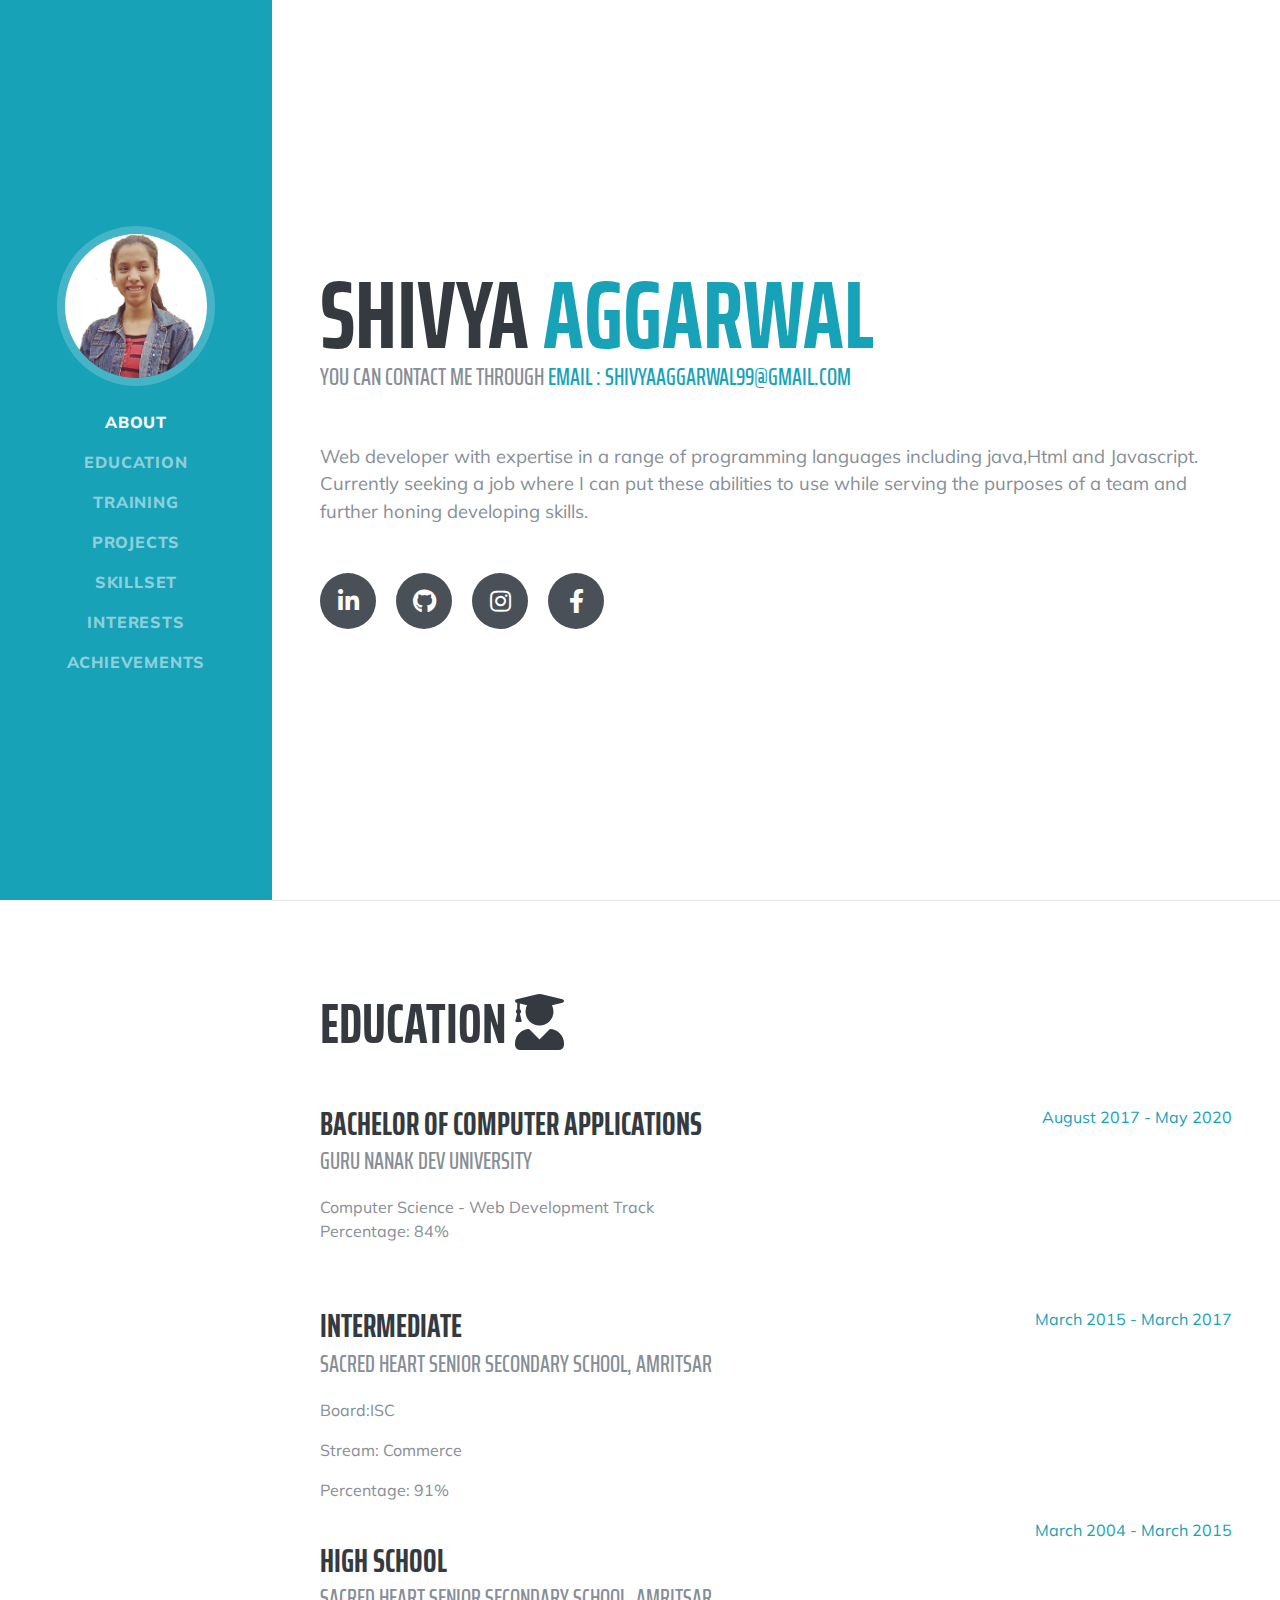
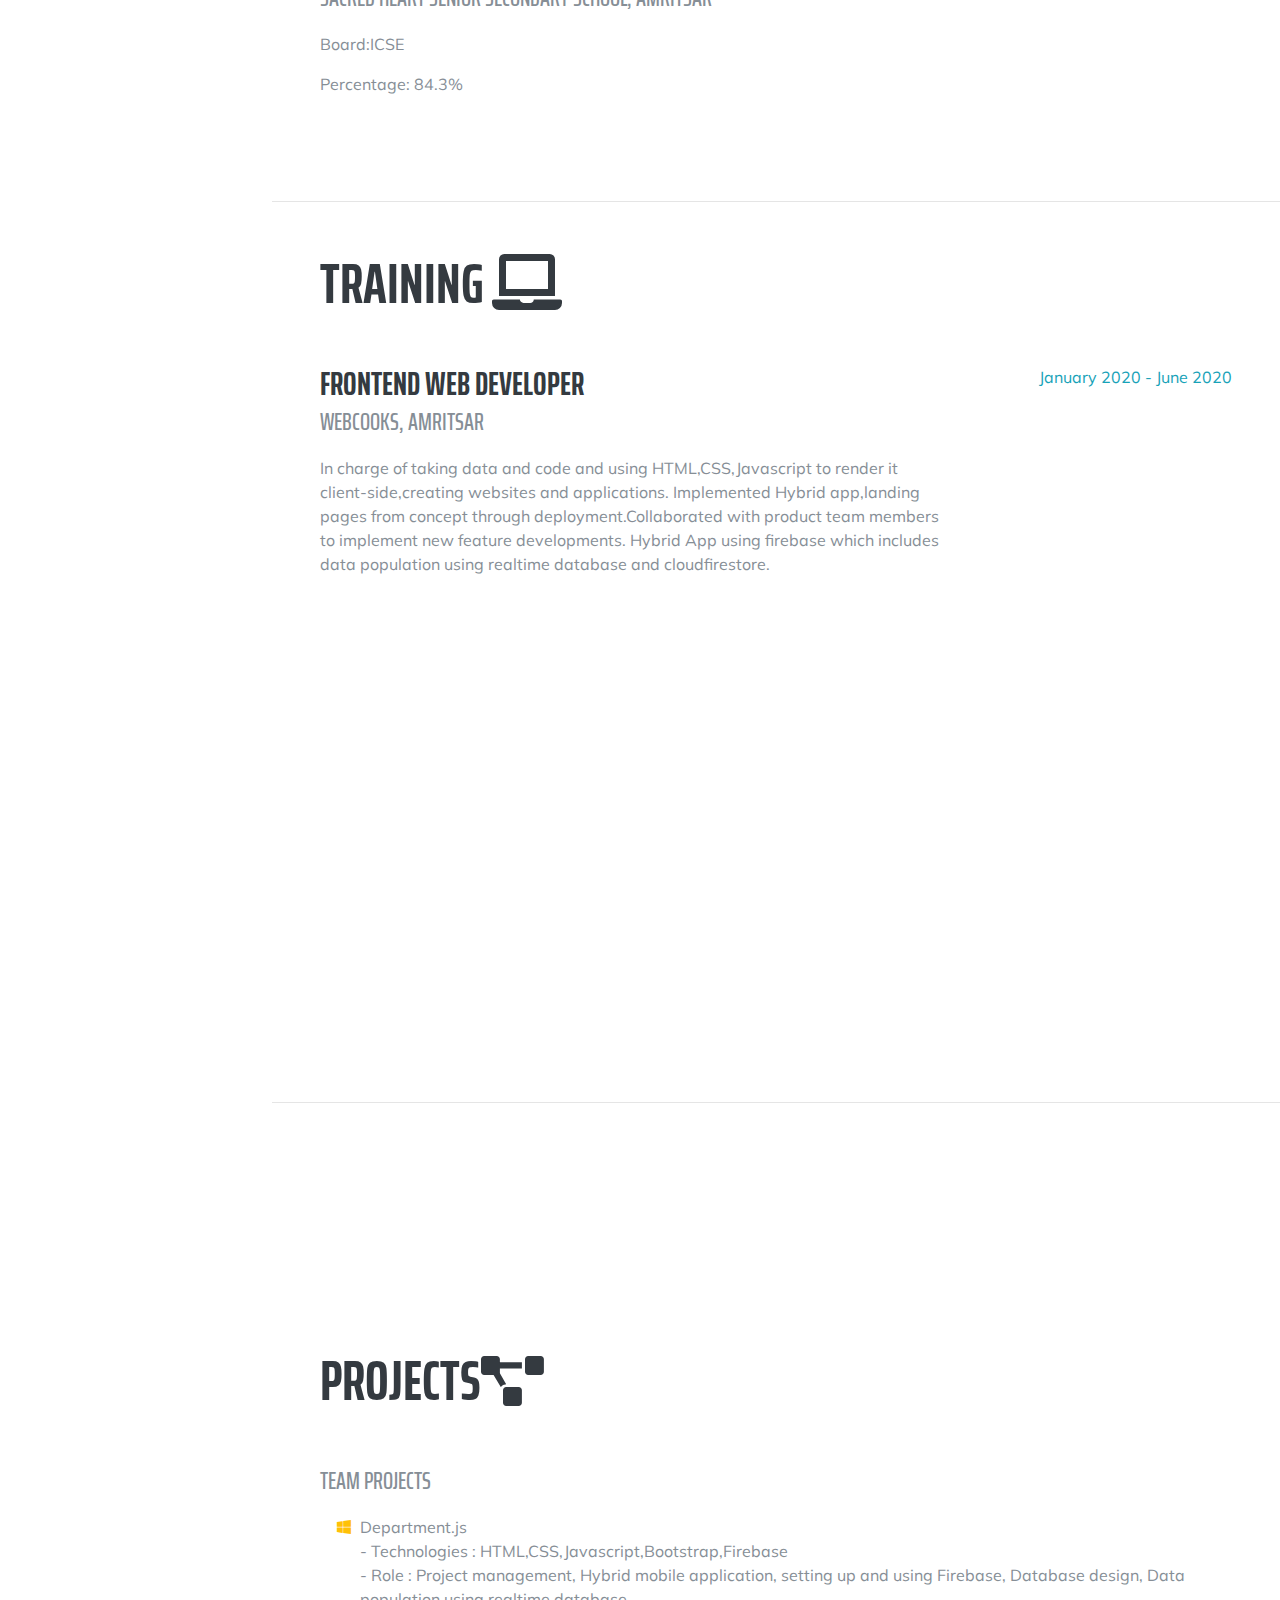
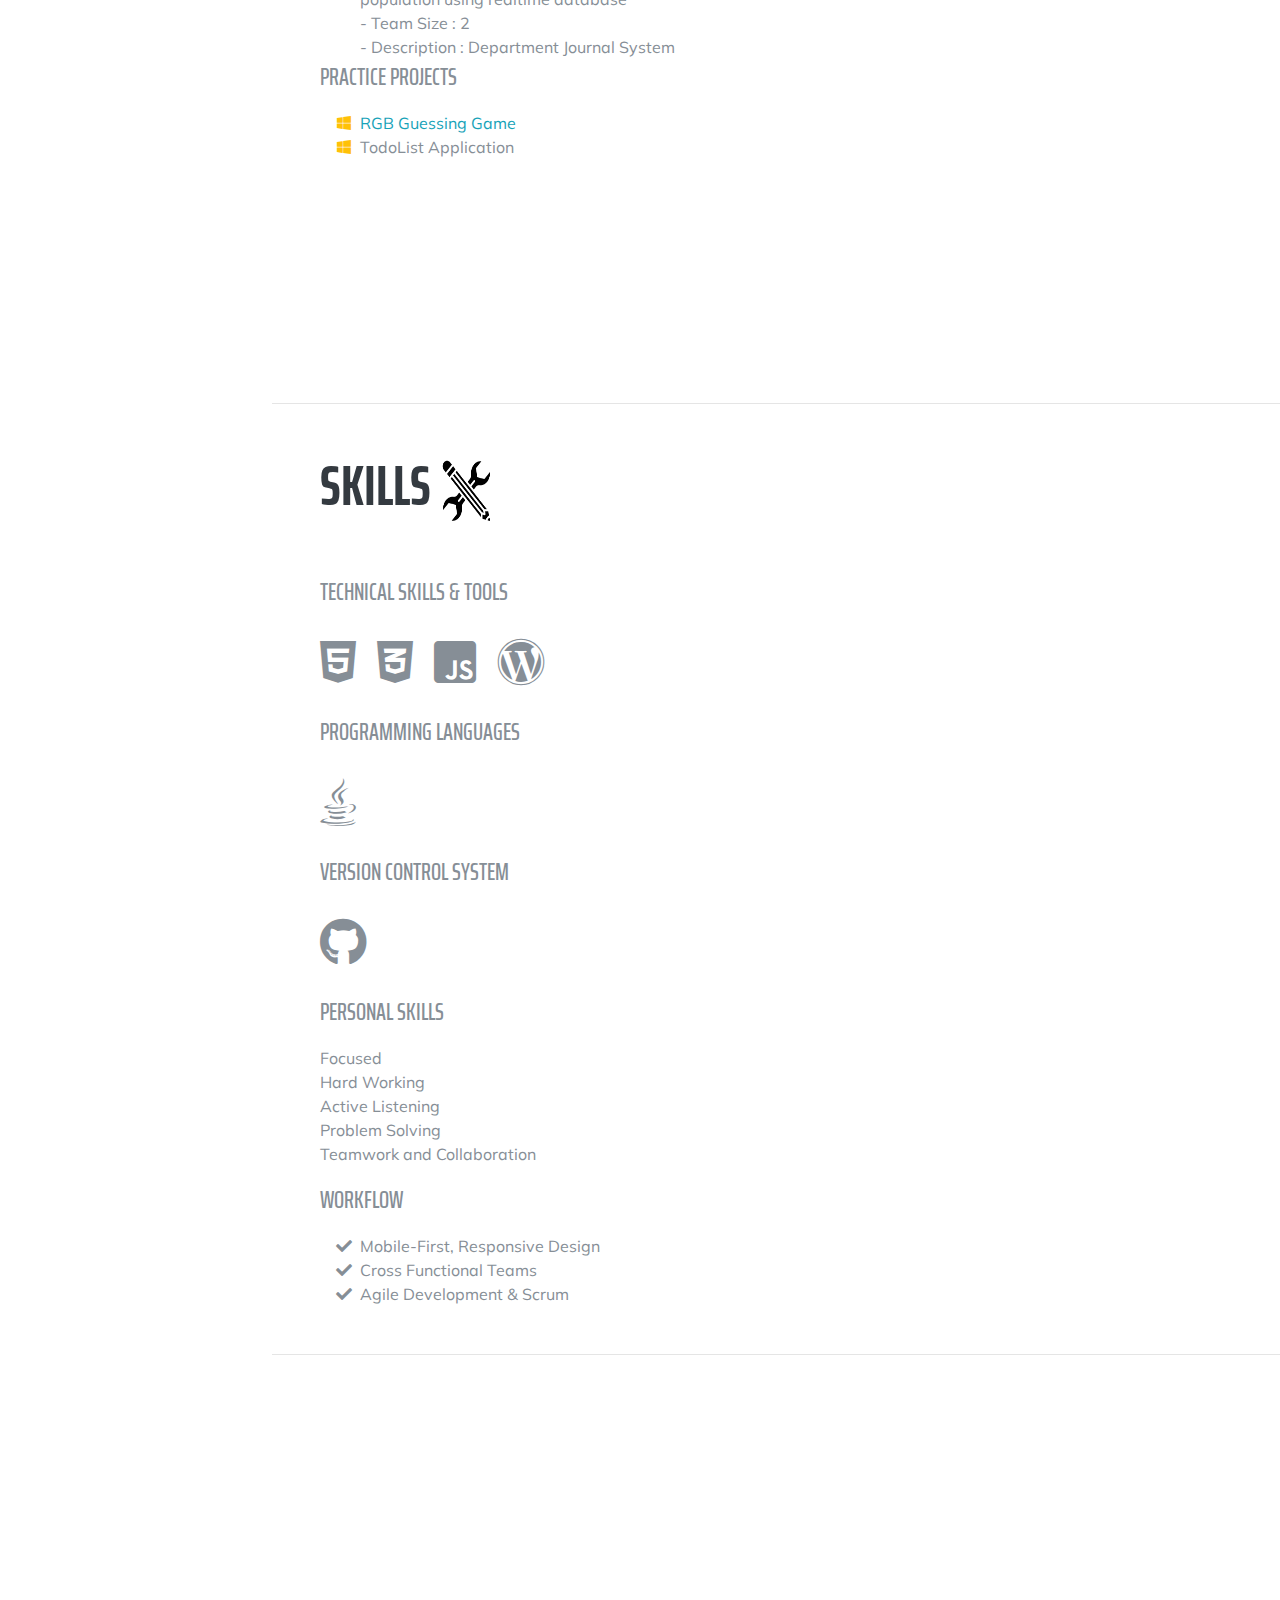
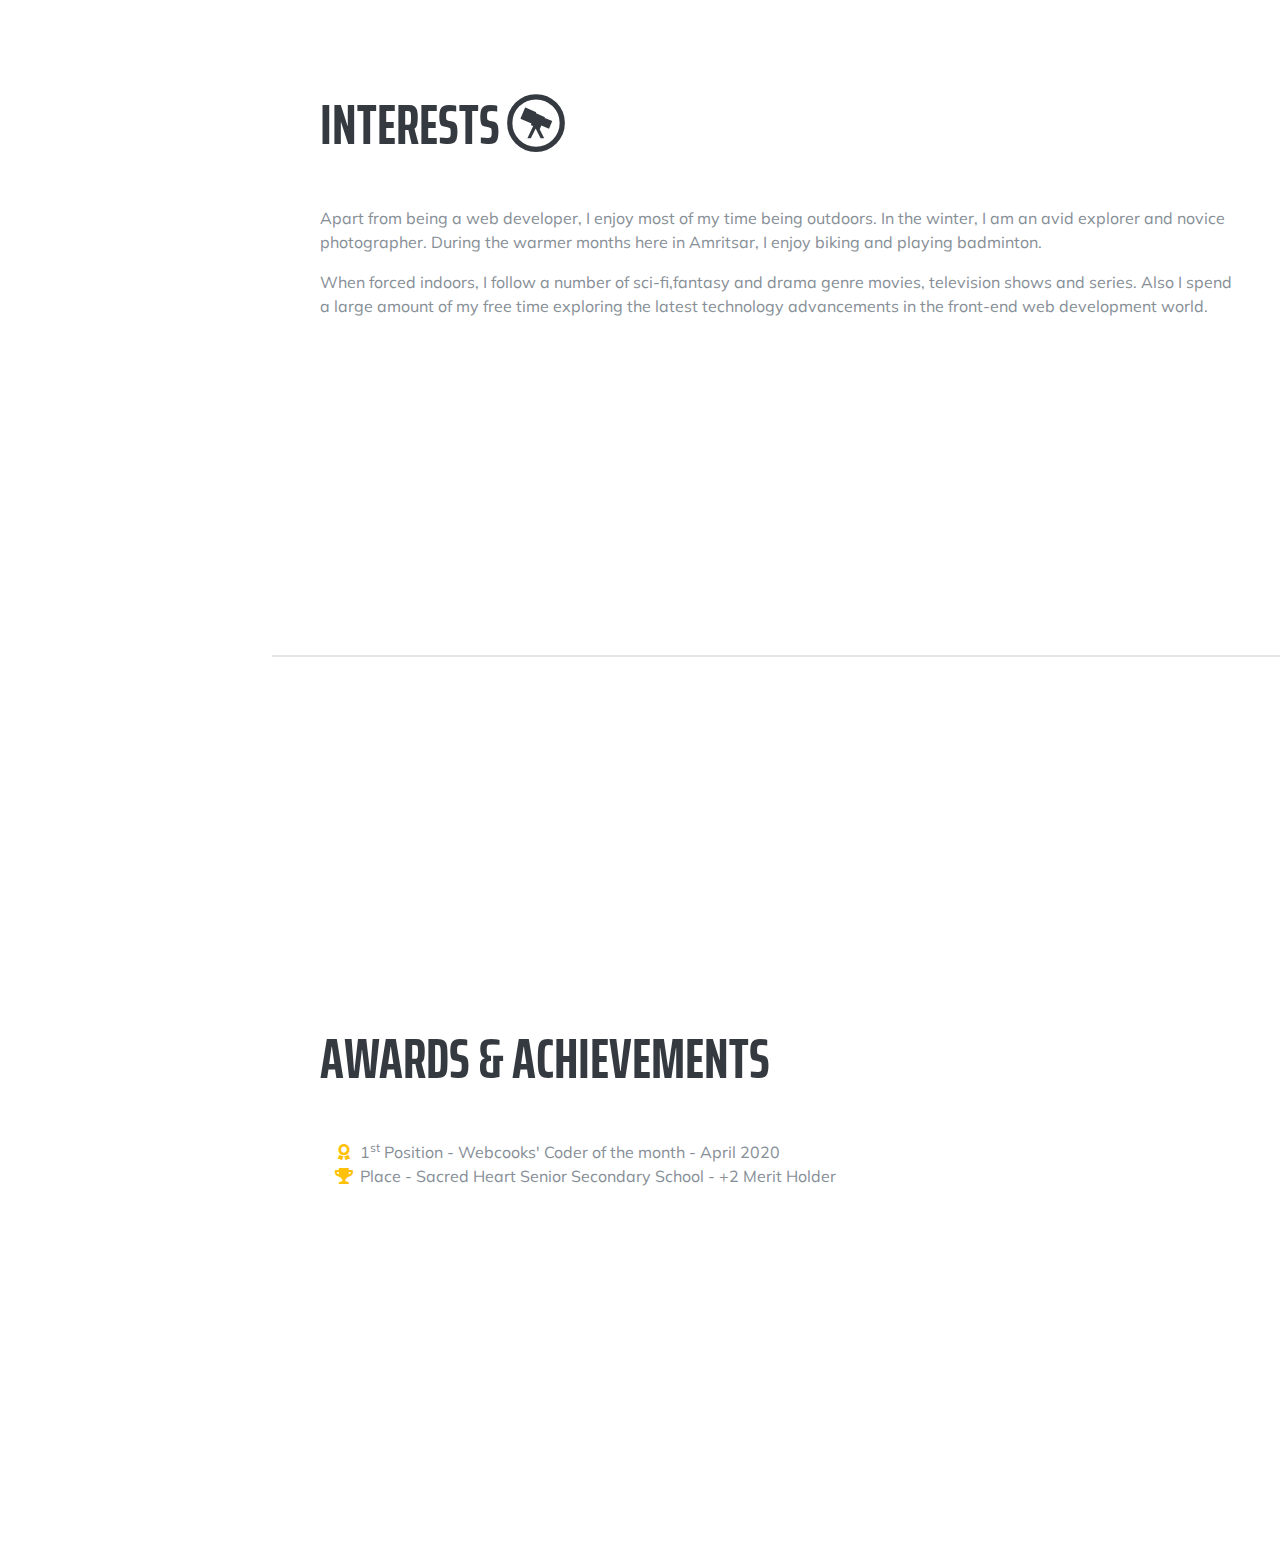
==== index.html @ 41264f7e "updated-portfolio" ====
<!DOCTYPE html>
<html lang="en">
   <head>
      <meta charset="utf-8">
      <meta name="viewport" content="width=device-width, initial-scale=1, shrink-to-fit=no">
      <meta name="description" content="">
      <meta name="author" content="">
      <title>Shivya Aggarwal</title>
      <!-- Bootstrap core CSS -->
      <link href="vendor/bootstrap/css/bootstrap.min.css" rel="stylesheet">
      <!-- Custom fonts for this template -->
      <link href="https://fonts.googleapis.com/css?family=Saira+Extra+Condensed:500,700" rel="stylesheet">
      <link href="https://fonts.googleapis.com/css?family=Muli:400,400i,800,800i" rel="stylesheet">
      <link href="vendor/fontawesome-free/css/all.min.css" rel="stylesheet">
      <!-- Custom styles for this template -->
      <link href="css/resume.css" rel="stylesheet">
   </head>
   <body id="page-top">
      <nav class="navbar navbar-expand-lg navbar-dark bg-primary fixed-top" id="sideNav">
         <a class="navbar-brand js-scroll-trigger" href="#page-top">
         <span class="d-block d-lg-none">Shivya Aggarwal</span>
         <span class="d-none d-lg-block">
         <img class="img-fluid img-profile rounded-circle mx-auto mb-2" src="img/shi1.jpg" alt="">
         </span>
         </a>
         <button class="navbar-toggler" type="button" data-toggle="collapse" data-target="#navbarSupportedContent" aria-controls="navbarSupportedContent" aria-expanded="false" aria-label="Toggle navigation">
         <span class="navbar-toggler-icon"></span>
         </button>
         <div class="collapse navbar-collapse" id="navbarSupportedContent">
            <ul class="navbar-nav">
               <li class="nav-item">
                  <a class="nav-link js-scroll-trigger" href="#about">About</a>
               </li>
               <li class="nav-item">
                  <a class="nav-link js-scroll-trigger" href="#education">Education</a>
               </li>
               <li class="nav-item">
                  <a class="nav-link js-scroll-trigger" href="#training">Training</a>
               </li>
               <li class="nav-item">
                  <a class="nav-link js-scroll-trigger" href="#projects">Projects</a>
               </li>
               <li class="nav-item">
                  <a class="nav-link js-scroll-trigger" href="#skills">SkillSet</a>
               </li>
               <li class="nav-item">
                  <a class="nav-link js-scroll-trigger" href="#interests">Interests</a>
               </li>
                <li class="nav-item">
                  <a class="nav-link js-scroll-trigger" href="#certificates">Achievements</a>
                </li>
            </ul>
         </div>
      </nav>
      <div class="container-fluid p-0">
         <section class="resume-section p-3 p-lg-5 d-flex align-items-center" id="about">
            <div class="w-100">
               <h1 class="mb-0">Shivya
                  <span class="text-primary">Aggarwal</span>
               </h1>
               <div class="subheading mb-5">You can contact me through 
               	<!-- whatsapp: <a href="https://wa.me/919646612232"?text="">9646612232</a> <br> -->
                  <a href="mailto:shivyaaggarwal99@gmail.com">Email : shivyaaggarwal99@gmail.com</a>
               </div>
               <p class="lead mb-5">Web developer with  expertise in a range of programming languages including java,Html and Javascript. Currently seeking a job where I can put these abilities to use while serving the purposes of a team and further honing developing skills.</p>
               <div class="social-icons">
                  <a href="https://www.linkedin.com/in/shivya-aggarwal-9086a7182/">
                  <i class="fab fa-linkedin-in"></i>
                  </a>
                  <a href="https://github.com/shivyaaggarwal07">
                  <i class="fab fa-github"></i>
                  </a>
                  <a href="https://instagram.com/shivya_aggarwal">
                  <i class="fab fa-instagram"></i>
                  </a>
                  <a href="#">
                  <i class="fab fa-facebook-f"></i>
                  </a>
               </div>
            </div>
         </section>
         <hr class="m-0">
         <section class="resume-section p-3 p-lg-5 d-flex align-items-center" id="education">
            <div class="w-100">
               <h2 class="mb-5">Education <i class="fas fa-user-graduate"></i></h2>
               <div class="resume-item d-flex flex-column flex-md-row justify-content-between mb-5">
                  <div class="resume-content">
                     <h3 class="mb-0">Bachelor of Computer Applications</h3>
                     <div class="subheading mb-3">Guru Nanak Dev University</div>
                     <div>Computer Science - Web Development Track</div>
                     <p>Percentage: 84%</p>
                  </div>
                  <div class="resume-date text-md-right">
                     <span class="text-primary">August 2017 - May 2020</span>
                  </div>
               </div>
               <div class="resume-item d-flex flex-column flex-md-row justify-content-between">
                  <div class="resume-content">
                     <h3 class="mb-0">Intermediate</h3>
                     <!-- <div class="subheading mb-3">Intermediate</div> -->
                     <div class="subheading mb-3">Sacred Heart Senior Secondary School, Amritsar</div>
                     <p>Board:ISC</p>
                     <p>Stream: Commerce</p>
                     <p>Percentage: 91%</p>
                  </div>
                  <div class="resume-date text-md-right">
                     <span class="text-primary">March 2015  - March 2017</span>
                  </div>
               </div>
                           <div class="resume-date text-md-right">
                     <span class="text-primary">March 2004 - March 2015</span>
                  </div>
                                 <div class="resume-content">
                                   <h3 class="mb-0">High School</h3>
                     <div class="subheading mb-3">Sacred Heart Senior Secondary School, Amritsar</div>
                     <p>Board:ICSE</p>
                     <p>Percentage: 84.3%</p>
            </div>
         </section>
         <hr class="m-0">
         <section class="resume-section p-3 p-lg-5 d-flex justify-content-center" id="training">
            <div class="w-100">
               <h2 class="mb-5">Training <i class="fas fa-laptop"></i></h2>
               <div class="resume-item d-flex flex-column flex-md-row justify-content-between mb-5">
                  <div class="resume-content">
                     <h3 class="mb-0"> Frontend Web Developer</h3>
                     <div class="subheading mb-3">Webcooks, Amritsar</div>
                     <p>In charge of taking data and code and using HTML,CSS,Javascript to render it client-side,creating websites and applications.
                        Implemented Hybrid app,landing pages from concept through deployment.Collaborated with product team members to implement new feature developments. Hybrid App using firebase which includes data population using realtime database and cloudfirestore.
                     </p>
                  </div>
                  <div class="resume-date text-md-right">
                     <span class="text-primary">January 2020 - June 2020</span>
                  </div>
               </div>
                                
            </div>
         </section>
         <hr class="m-0">
         <section class="resume-section p-3 p-lg-5 d-flex align-items-center" id="projects">
            <div class="w-100">
               <h2 class="mb-5">Projects<i class="fas fa-project-diagram" style="font-size:90%"></i></h2>
               <div class="subheading mb-3">Team Projects</div>
               <ul class="fa-ul mb-0">
                  <li>
                     <i class="fa-li fab fa-windows text-warning"></i>
                     Department.js<br>- Technologies : HTML,CSS,Javascript,Bootstrap,Firebase<br>- Role : Project management, Hybrid mobile application, setting up and using Firebase, Database design, Data population using realtime database<br>- Team Size : 2<br>- Description : Department Journal System
                  </li>
               </ul>
               <div class="subheading mb-3">Practice Projects</div>
               <ul class="fa-ul mb-0">
                  <li>
                     <i class="fa-li fab fa-windows text-warning"></i>
                     <a href="RGBGuessingGame.html">RGB Guessing Game</a>
                  </li>
                  <li>
                     <i class="fa-li fab fa-windows text-warning"></i>
                     TodoList Application
                  </li>
               </ul>
             </div>
           </section>
         <hr class="m-0">
         <section class="resume-section p-3 p-lg-5 d-flex align-items-center" id="skills">
            <div class="w-100">
               <h2 class="mb-5">Skills <img src="img/skills.png" style="width:6%;height:70px"></h2>
               <div class="subheading mb-3">Technical Skills &amp; Tools</div>
               <ul class="list-inline dev-icons">
                  <li class="list-inline-item">
                     <i class="fab fa-html5"></i>
                  </li>
                  <li class="list-inline-item">
                     <i class="fab fa-css3-alt"></i>
                  </li>
                  <li class="list-inline-item">
                     <i class="fab fa-js-square"></i>
                  </li>
<!--                   <li class="list-inline-item">
                     <i class="fab fa-node-js"></i>
                  </li> -->
                  <li class="list-inline-item">
                     <i class="fab fa-wordpress"></i>
                  </li>
<!--                   <li class="list-inline-item">
                     <i class="fab fa-npm"></i>
                  </li> -->
               </ul>
               <div class="subheading mb-3">Programming Languages</div>
               <ul class="list-inline dev-icons">
                  <li class="list-inline-item">
                    <i class="fab fa-java"></i>
                  </li>
                </ul>
               <div class="subheading mb-3">Version Control System</div>
                <ul class="list-inline dev-icons">
                  <li class="list-inline-item">
                     <i class="fab fa-github"></i>
                  </li>
                </ul>
               <div class="subheading mb-3">Personal Skills</div>
               <ul class="list-inline">
                  <li>Focused</li>
                  <li>Hard Working</li>
                  <li>Active Listening</li>
                  <li>Problem Solving</li>
                  <li>Teamwork and Collaboration</li>
               </ul>
               <div class="subheading mb-3">Workflow</div>
               <ul class="fa-ul mb-0">
                  <li>
                     <i class="fa-li fa fa-check"></i>
                     Mobile-First, Responsive Design
                  </li>
                  <!-- <li>
                     <i class="fa-li fa fa-check"></i>
                     Cross Browser Testing &amp; Debugging
                  </li> -->
                  <li>
                     <i class="fa-li fa fa-check"></i>
                     Cross Functional Teams
                  </li>
                  <li>
                     <i class="fa-li fa fa-check"></i>
                     Agile Development &amp; Scrum
                  </li>
               </ul>
            </div>
         </section>
         <hr class="m-0">
         <section class="resume-section p-3 p-lg-5 d-flex align-items-center" id="interests">
            <div class="w-100">
               <h2 class="mb-5">Interests <i class="fab fa-wpexplorer"></i></h2>
               <p>Apart from being a web developer, I enjoy most of my time being outdoors. In the winter, I am an avid explorer and novice photographer. During the warmer months here in Amritsar, I enjoy biking and playing badminton.</p>
               <p class="mb-0">When forced indoors, I follow a number of sci-fi,fantasy and drama genre movies, television shows and series. Also I spend a large amount of my free time exploring the latest technology advancements in the front-end web development world.</p>
            </div>
         </section>
         <hr class="m-0">
           <hr class="m-0">
          <section class="resume-section p-3 p-lg-5 d-flex align-items-center" id="certificates">
            <div class="w-100">
               <h2 class="mb-5">Awards &amp; Achievements</h2>
               <ul class="fa-ul mb-0">
                  <li>
                     <i class="fa-li fas fa-award text-warning"></i>
                     1<sup>st</sup>
                     Position - Webcooks' Coder of the month - April 2020
                  </li>
                  <li>
                     <i class="fa-li fa fa-trophy text-warning"></i>
                     Place - Sacred Heart Senior Secondary School - +2 Merit Holder
                  </li>
               </ul>
            </div>
         </section>
      </div>
      <!-- Bootstrap core JavaScript -->
      <script src="vendor/jquery/jquery.min.js"></script>
      <script src="vendor/bootstrap/js/bootstrap.bundle.min.js"></script>
      <!-- Plugin JavaScript -->
      <script src="vendor/jquery-easing/jquery.easing.min.js"></script>
      <!-- Custom scripts for this template -->
      <script src="js/resume.js"></script>
   </body>
</html>
---- css/resume.css ----
body {
  font-family: 'Muli', -apple-system, BlinkMacSystemFont, 'Segoe UI', Roboto, 'Helvetica Neue', Arial, sans-serif, 'Apple Color Emoji', 'Segoe UI Emoji', 'Segoe UI Symbol', 'Noto Color Emoji';
  padding-top: 54px;
  color: #868e96;
}

@media (min-width: 992px) {
  body {
    padding-top: 0;
    padding-left: 17rem;
  }
}

h1,
h2,
h3,
h4,
h5,
h6 {
  font-family: 'Saira Extra Condensed', -apple-system, BlinkMacSystemFont, 'Segoe UI', Roboto, 'Helvetica Neue', Arial, sans-serif, 'Apple Color Emoji', 'Segoe UI Emoji', 'Segoe UI Symbol', 'Noto Color Emoji';
  font-weight: 700;
  text-transform: uppercase;
  color: #343a40;
}

h1 {
  font-size: 6rem;
  line-height: 5.5rem;
}

h2 {
  font-size: 3.5rem;
}

h3 {
  font-size: 2rem;
}

p.lead {
  font-size: 1.15rem;
  font-weight: 400;
}

.subheading {
  text-transform: uppercase;
  font-weight: 500;
  font-family: 'Saira Extra Condensed', -apple-system, BlinkMacSystemFont, 'Segoe UI', Roboto, 'Helvetica Neue', Arial, sans-serif, 'Apple Color Emoji', 'Segoe UI Emoji', 'Segoe UI Symbol', 'Noto Color Emoji';
  font-size: 1.5rem;
}

.social-icons a {
  display: inline-block;
  height: 3.5rem;
  width: 3.5rem;
  background-color: #495057;
  color: #fff !important;
  border-radius: 100%;
  text-align: center;
  font-size: 1.5rem;
  line-height: 3.5rem;
  margin-right: 1rem;
}

.social-icons a:last-child {
  margin-right: 0;
}

.social-icons a:hover {
  background-color: #17a2b8;
}

.dev-icons {
  font-size: 3rem;
}

.dev-icons .list-inline-item i:hover {
  color: #17a2b8;
}

#sideNav .navbar-nav .nav-item .nav-link {
  font-weight: 800;
  letter-spacing: 0.05rem;
  text-transform: uppercase;
}

#sideNav .navbar-toggler:focus {
  outline-color: #d48a6e;
}

@media (min-width: 992px) {
  #sideNav {
    text-align: center;
    position: fixed;
    top: 0;
    left: 0;
    display: flex;
    flex-direction: column;
    width: 17rem;
    height: 100vh;
  }
  #sideNav .navbar-brand {
    display: flex;
    margin: auto auto 0;
    padding: 0.5rem;
  }
  #sideNav .navbar-brand .img-profile {
    max-width: 10rem;
    max-height: 10rem;
    border: 0.5rem solid rgba(255, 255, 255, 0.2);
  }
  #sideNav .navbar-collapse {
    display: flex;
    align-items: flex-start;
    flex-grow: 0;
    width: 100%;
    margin-bottom: auto;
  }
  #sideNav .navbar-collapse .navbar-nav {
    flex-direction: column;
    width: 100%;
  }
  #sideNav .navbar-collapse .navbar-nav .nav-item {
    display: block;
  }
  #sideNav .navbar-collapse .navbar-nav .nav-item .nav-link {
    display: block;
  }
}

section.resume-section {
  padding-top: 5rem !important;
  padding-bottom: 5rem !important;
  max-width: 75rem;
}

section.resume-section .resume-item .resume-date {
  min-width: none;
}

@media (min-width: 768px) {
  section.resume-section {
    min-height: 100vh;
  }
  section.resume-section .resume-item .resume-date {
    min-width: 18rem;
  }
}

@media (min-width: 992px) {
  section.resume-section {
    padding-top: 3rem !important;
    padding-bottom: 3rem !important;
  }
}

.bg-primary {
  background-color: #17a2b8 !important;
}

.text-primary {
  color: #17a2b8 !important;
}

a {
  color: #17a2b8;
}

a:hover, a:focus, a:active {
  color: #824027;
}
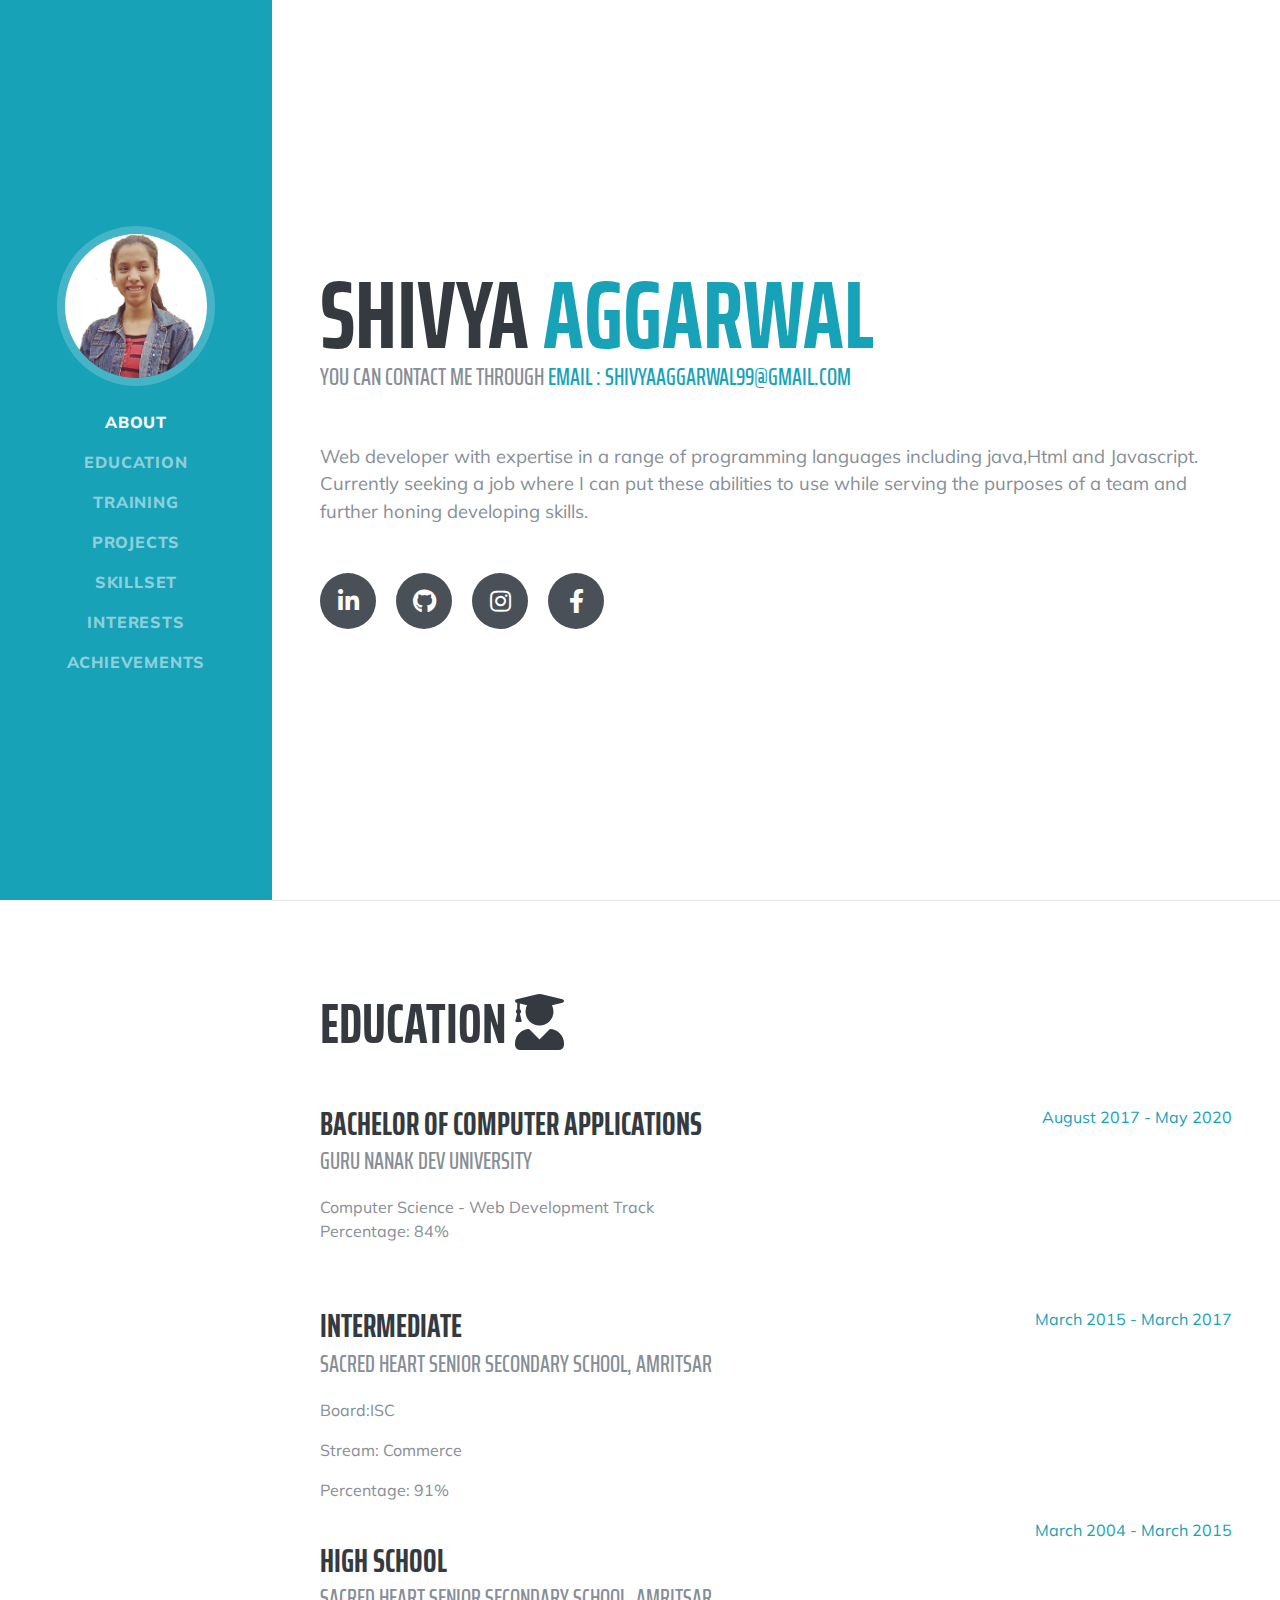
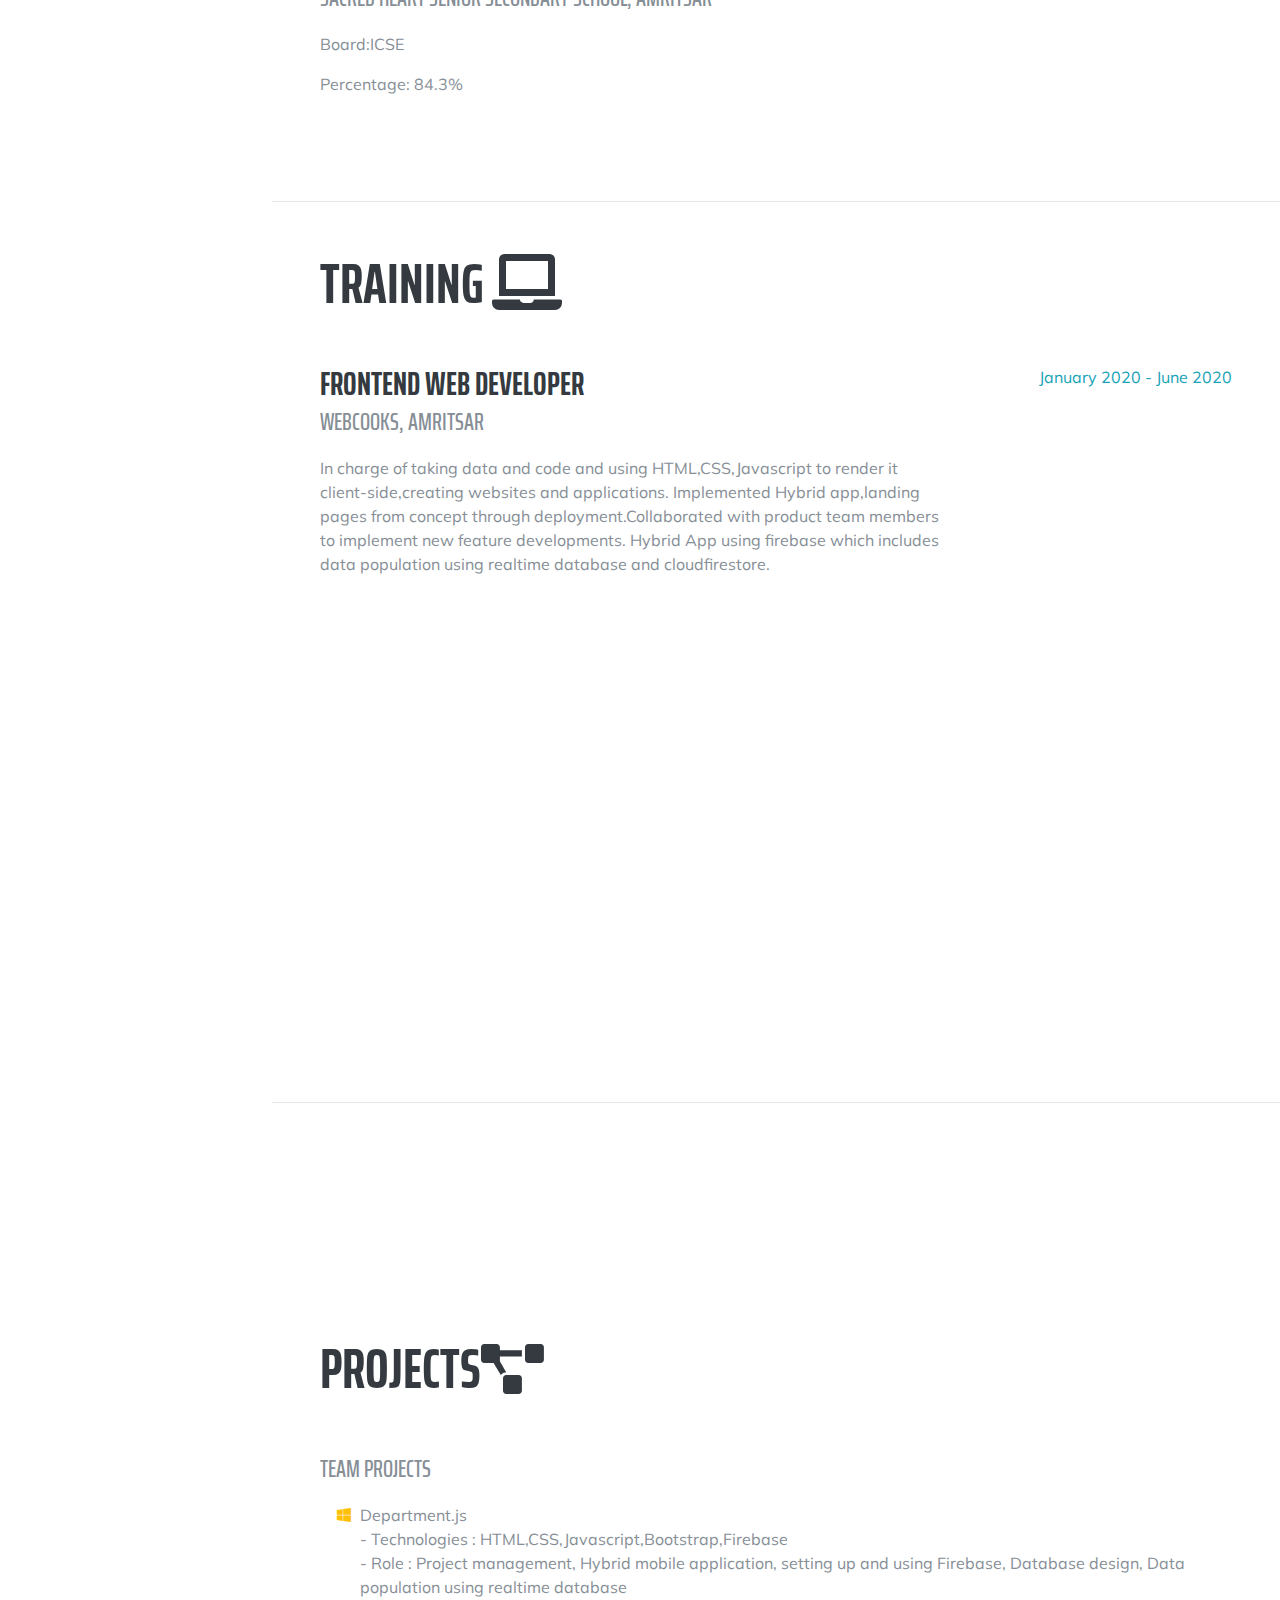
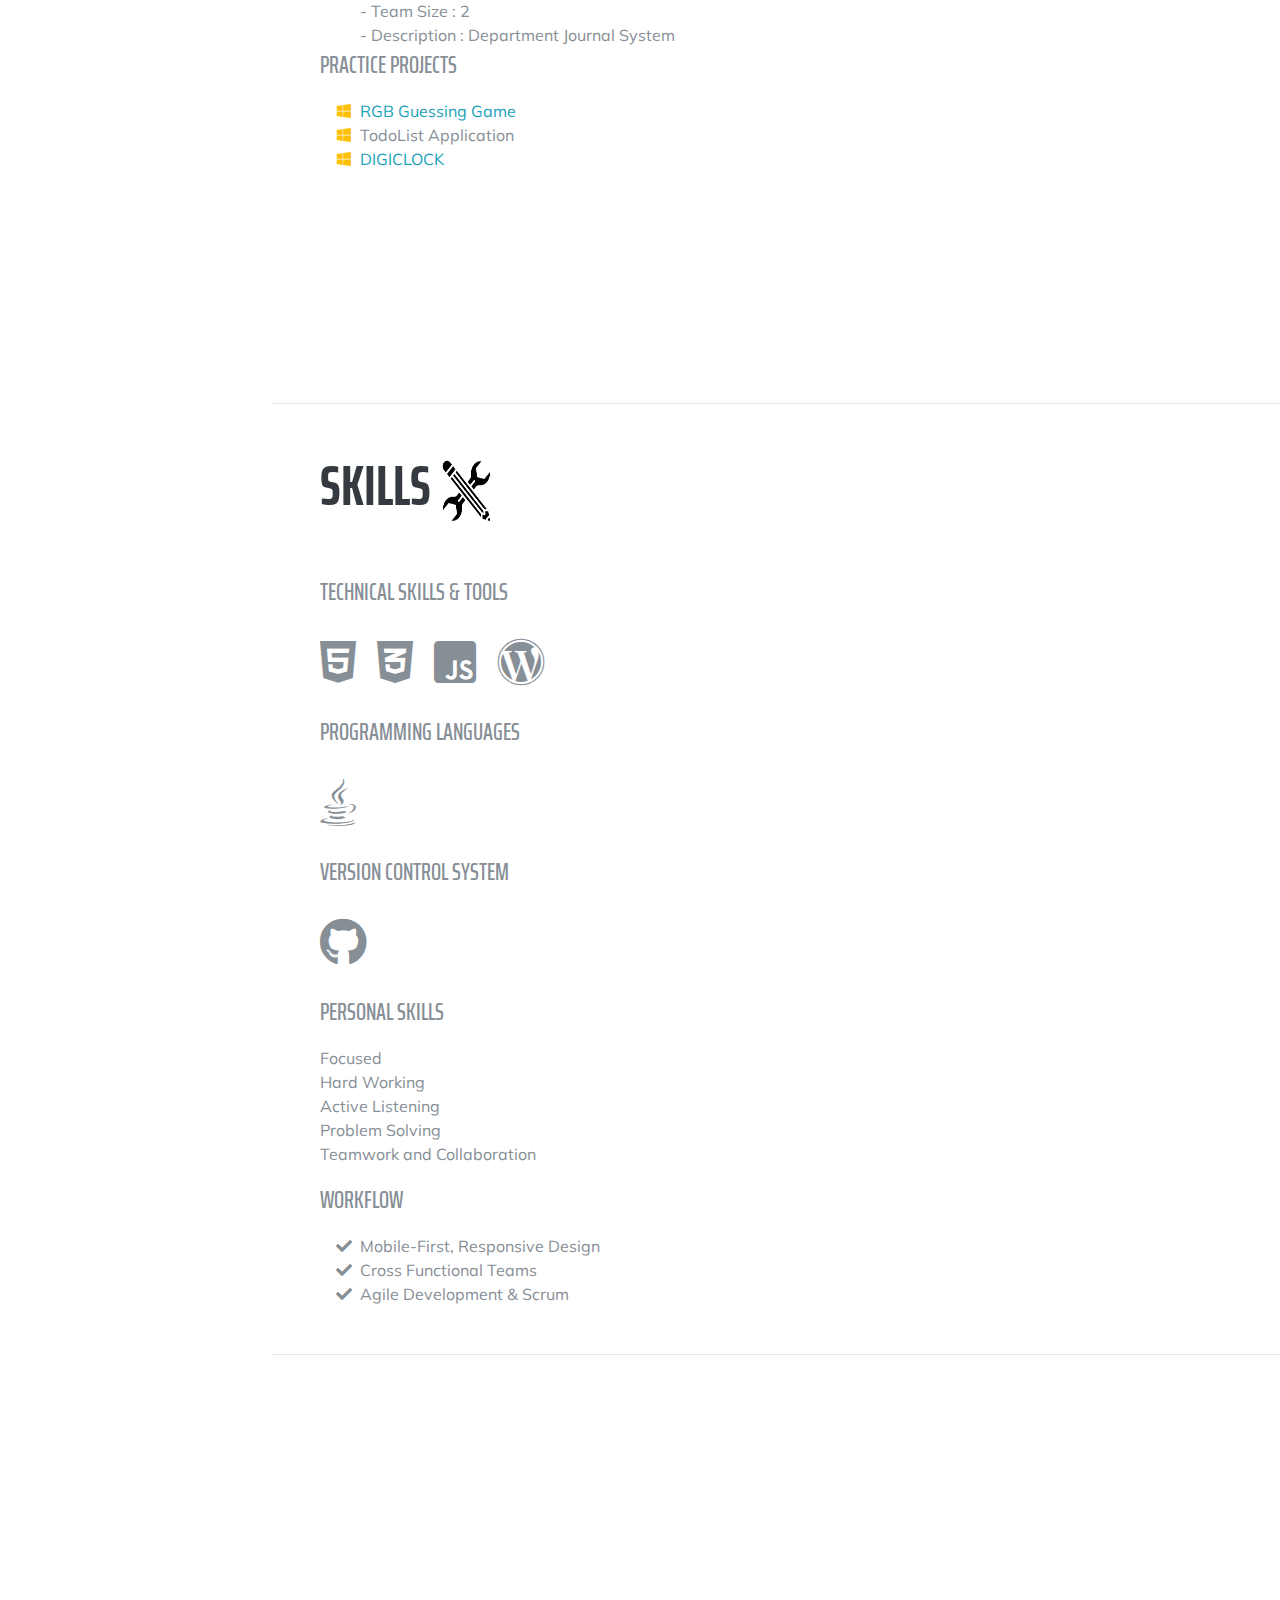
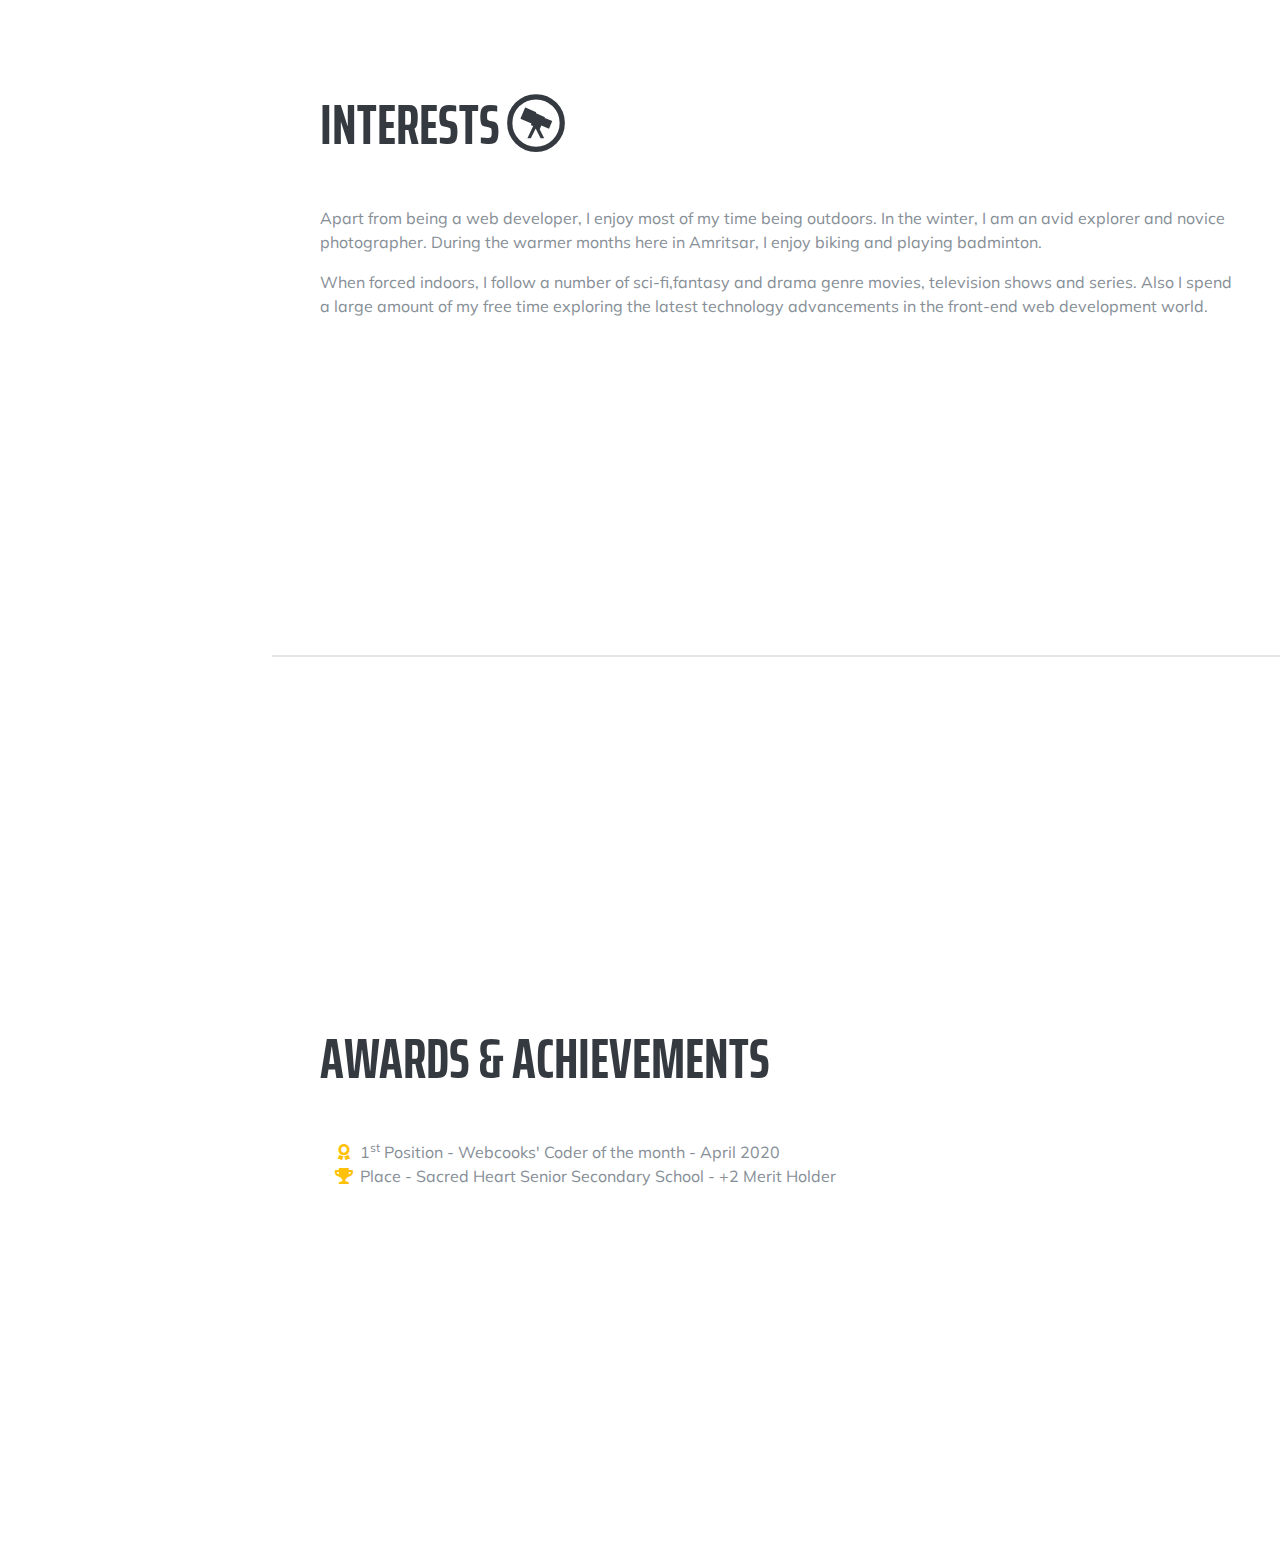
==== commit 0baae10a: "updated-portfolio" ====
--- a/index.html
+++ b/index.html
@@ -151,11 +151,17 @@
                <ul class="fa-ul mb-0">
                   <li>
                      <i class="fa-li fab fa-windows text-warning"></i>
-                     <a href="RGBGuessingGame.html">RGB Guessing Game</a>
+                     <a href="../Mini-Projects/RGBGuessingGame.html">RGB Guessing Game</a>
                   </li>
                   <li>
                      <i class="fa-li fab fa-windows text-warning"></i>
                      TodoList Application
+                  </li>
+                   <li>
+                     <i class="fa-li fab fa-windows text-warning"></i>
+                     <a href="../Mini-Projects/digitalclock/clock.html">
+                     DIGICLOCK
+                 </a>
                   </li>
                </ul>
              </div>
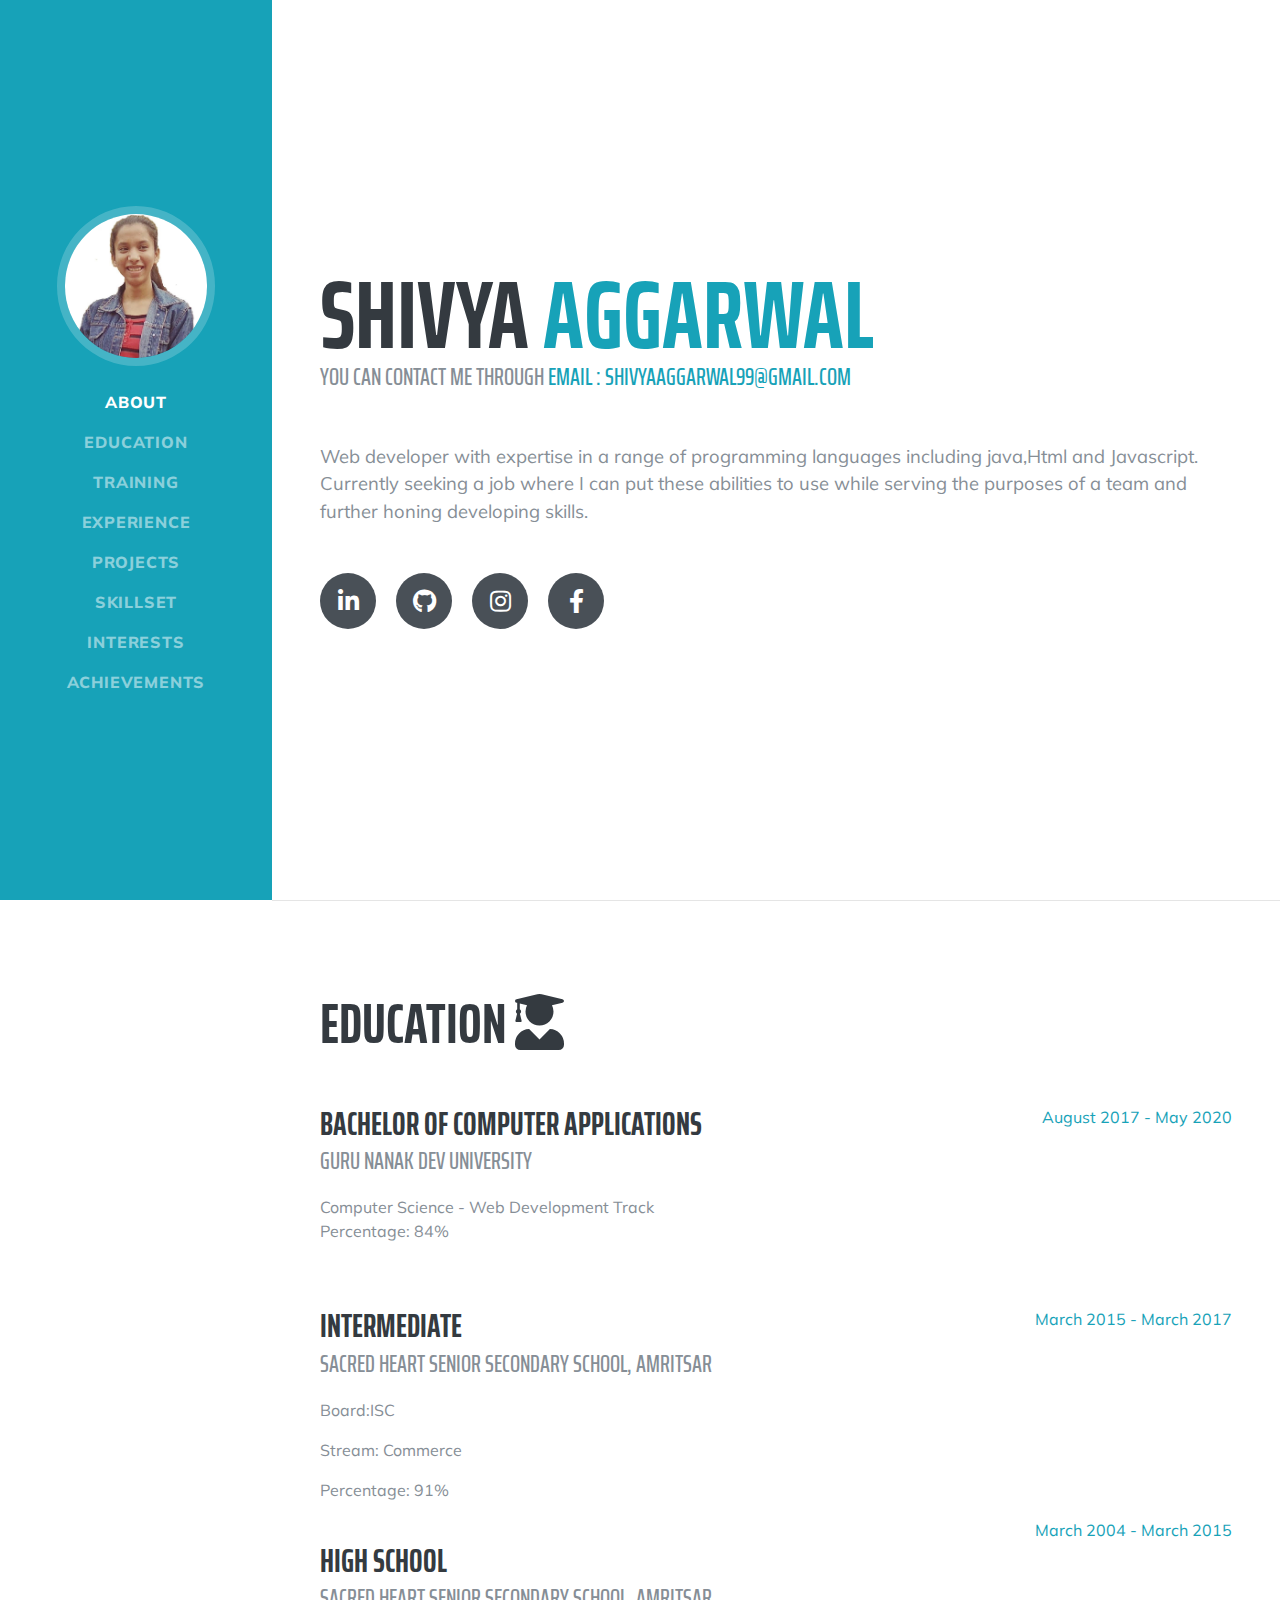
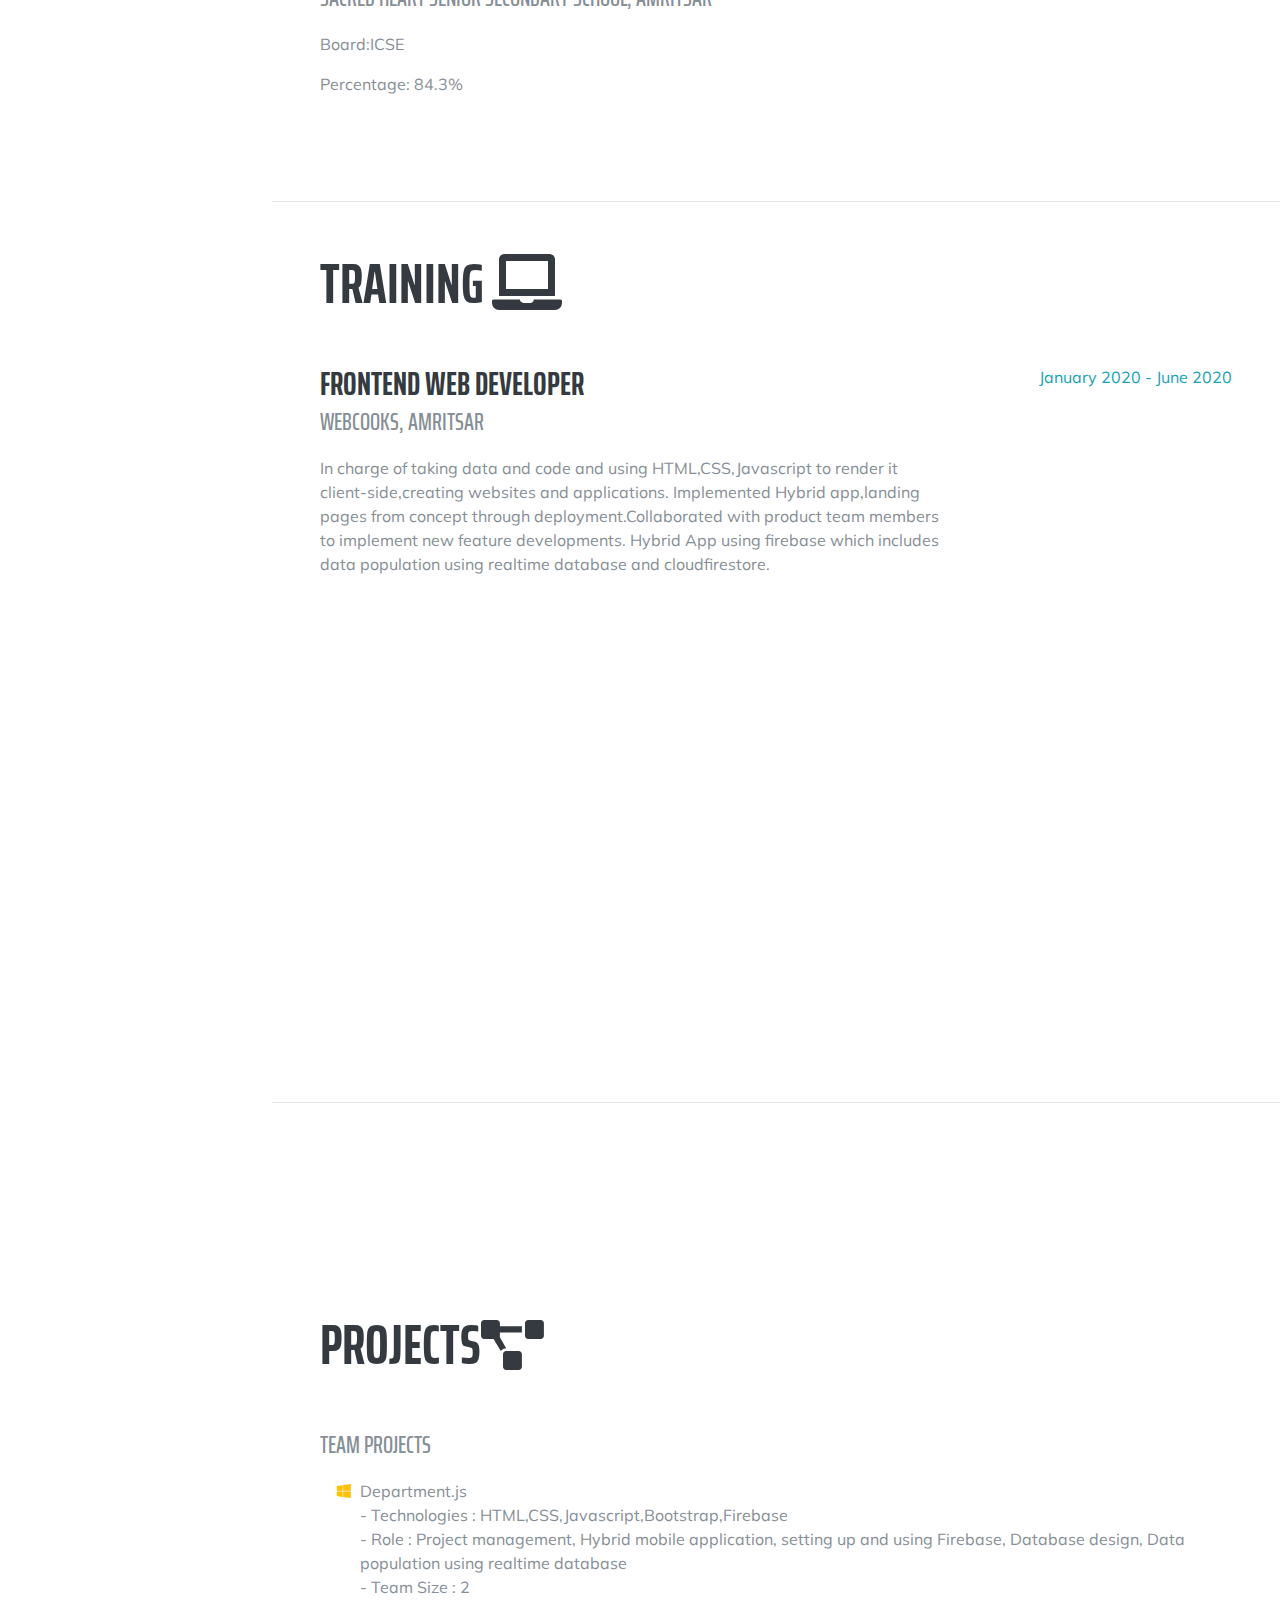
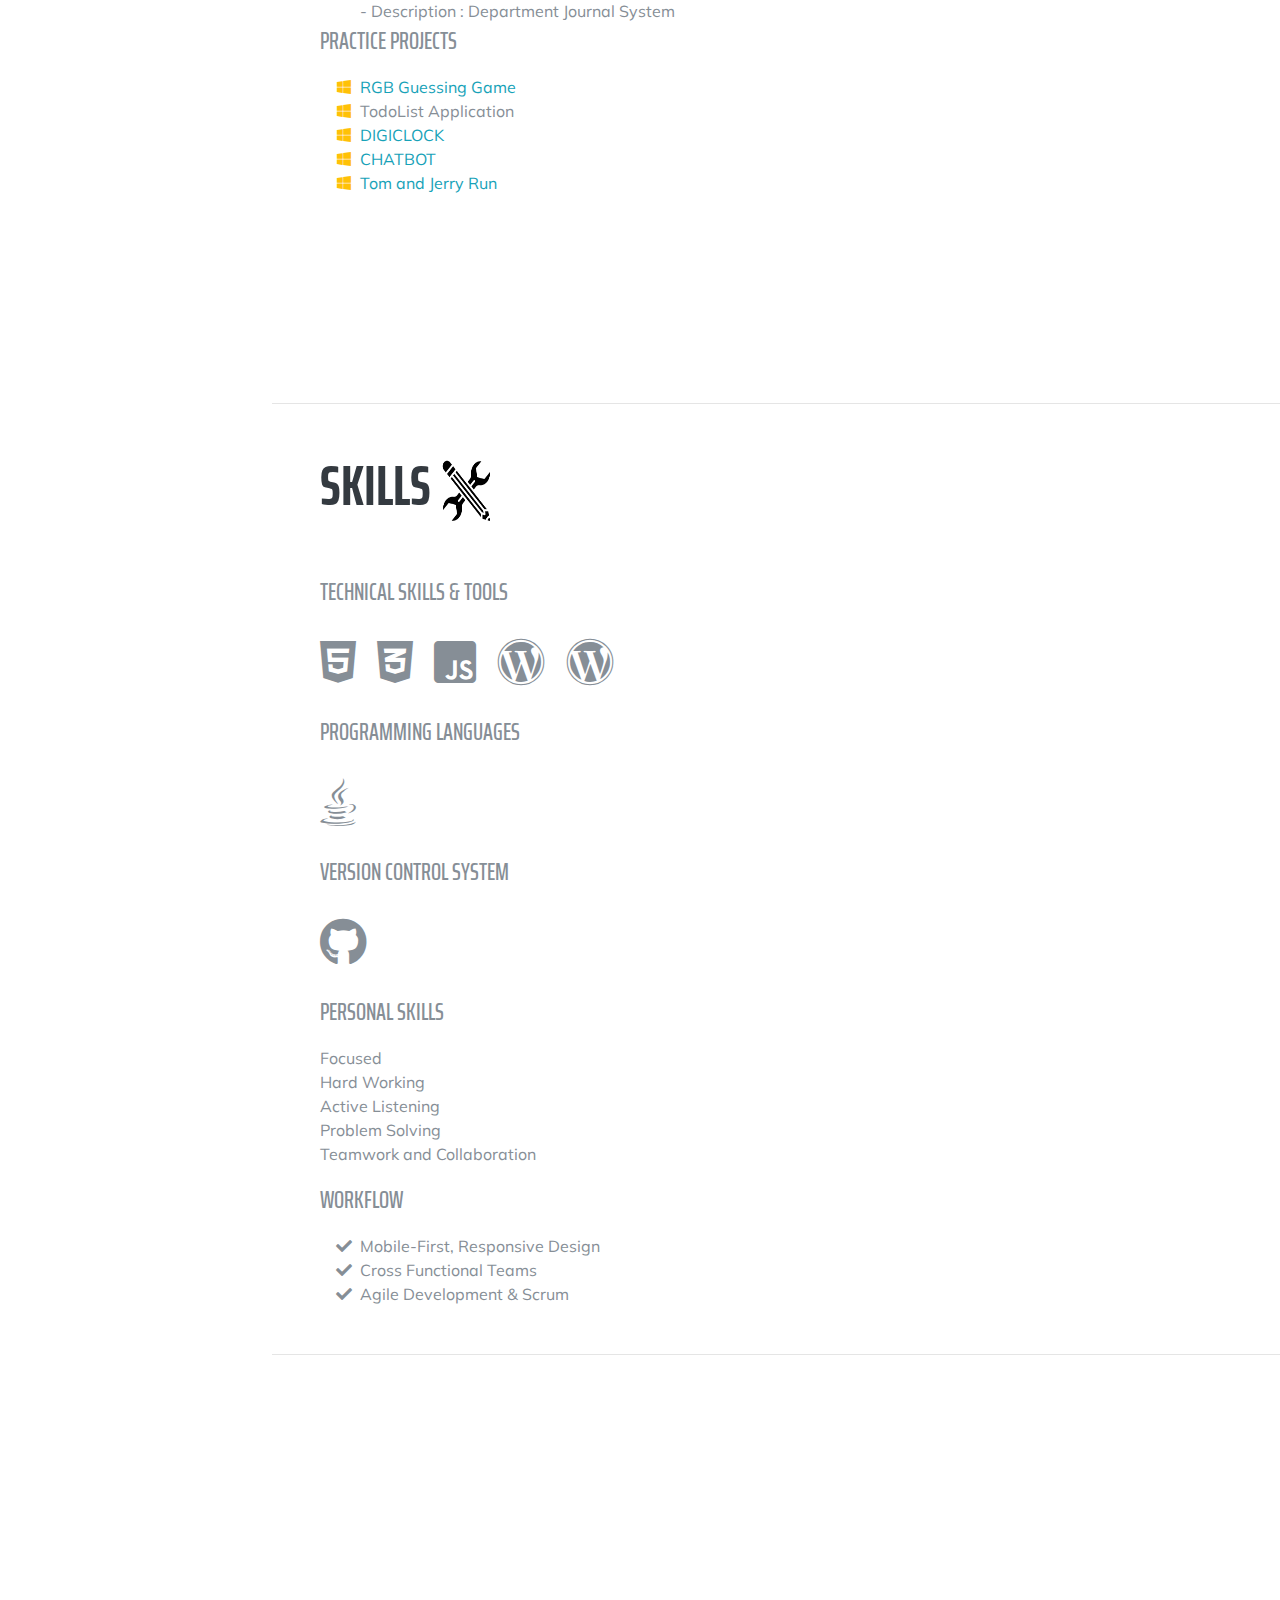
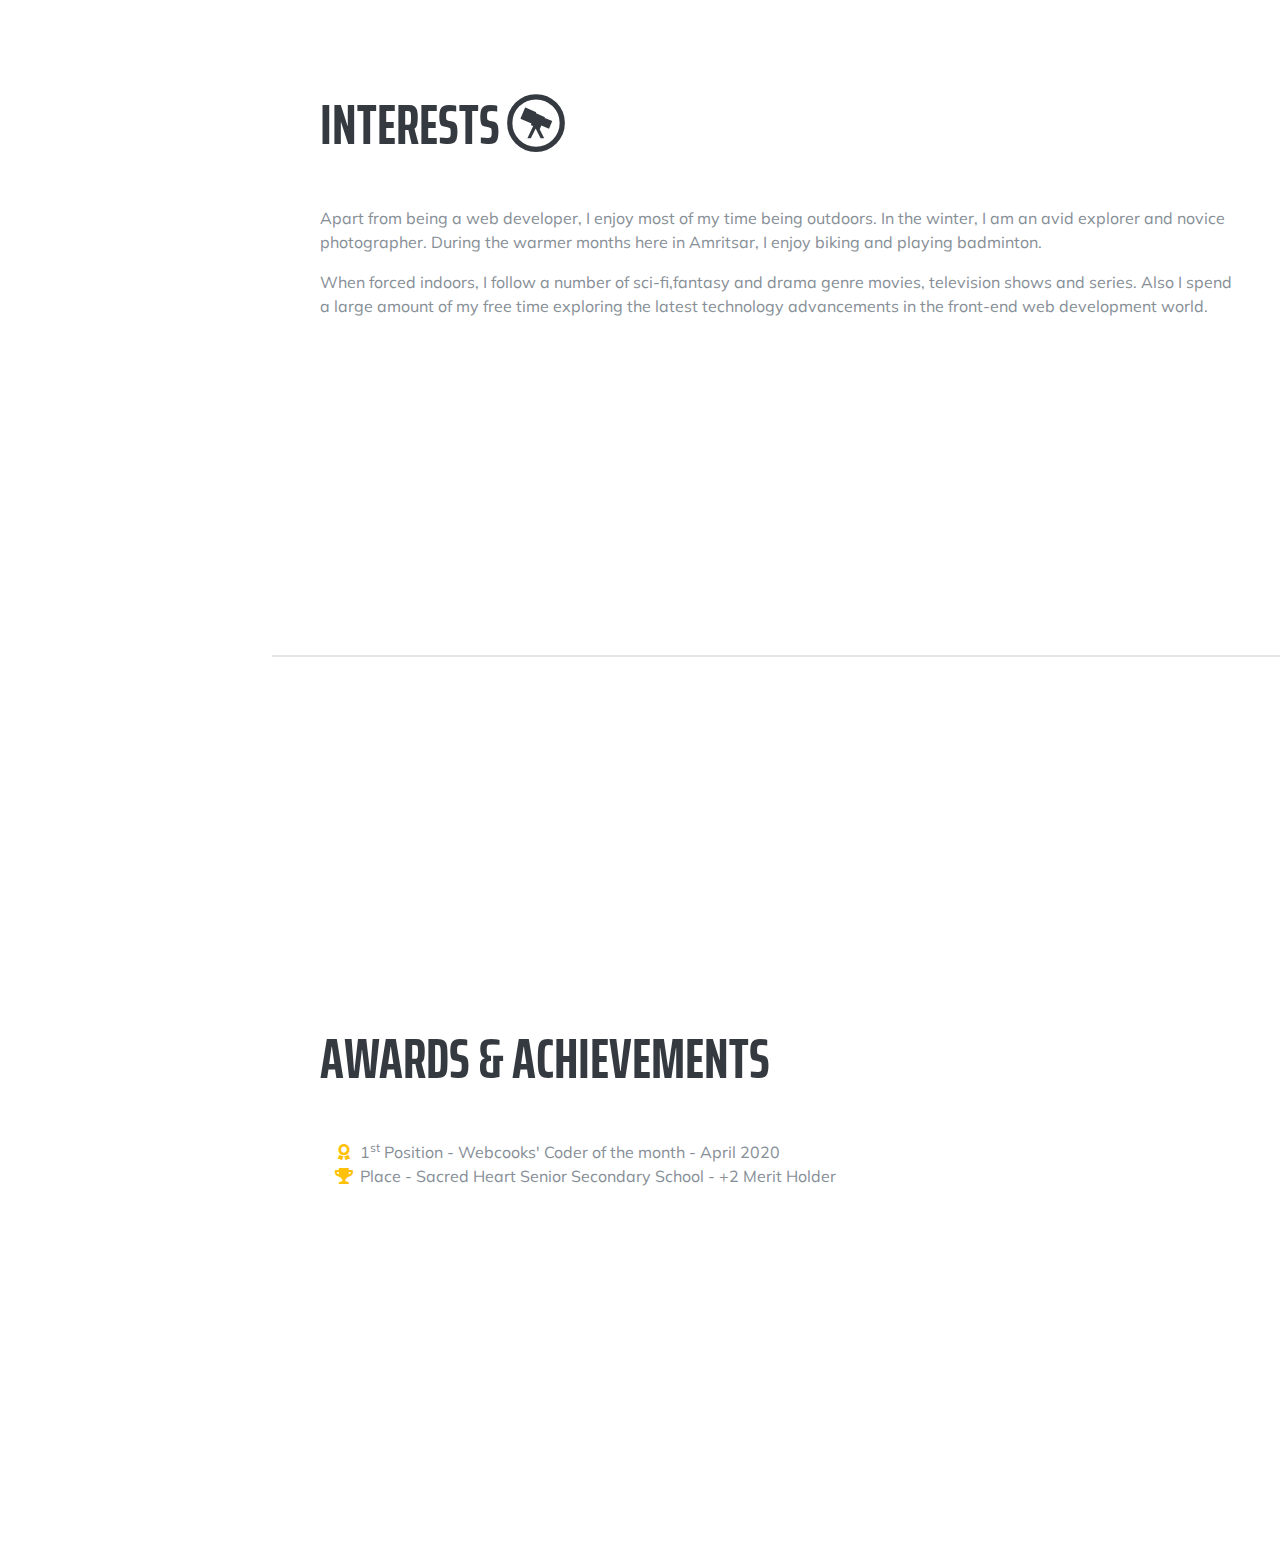
==== commit b0b80e0f: "updated-index" ====
--- a/index.html
+++ b/index.html
@@ -37,6 +37,9 @@
                <li class="nav-item">
                   <a class="nav-link js-scroll-trigger" href="#training">Training</a>
                </li>
+                <li class="nav-item">
+                  <a class="nav-link js-scroll-trigger" href="#training">Experience</a>
+               </li>
                <li class="nav-item">
                   <a class="nav-link js-scroll-trigger" href="#projects">Projects</a>
                </li>
@@ -133,7 +136,30 @@
                      <span class="text-primary">January 2020 - June 2020</span>
                   </div>
                </div>
-                                
+
+               <!-- <h2 class="mb-5">Experience <i class="fas fa-laptop"></i></h2>
+               <div class="resume-item d-flex flex-column flex-md-row justify-content-between mb-5">
+                  <div class="resume-content">
+                     <h3 class="mb-0">Quality Assurance</h3>
+                     <div class="subheading mb-3">Campk12</div>
+                     <p>In charge of taking observing sessions and quality check of instructors
+                     </p>
+                  </div>
+                  <div class="resume-date text-md-right">
+                     <span class="text-primary">September17 2020 - October17 2020</span>
+                  </div>
+               </div>
+                   <div class="resume-item d-flex flex-column flex-md-row justify-content-between mb-5">
+                  <div class="resume-content">
+                     <h3 class="mb-0">Instructor</h3>
+                     <div class="subheading mb-3">Campk12</div>
+                     <p>Taking Coding classes
+                     </p>
+                  </div>
+                  <div class="resume-date text-md-right">
+                     <span class="text-primary">October 17 2020 - At Present</span>
+                  </div>
+               </div>               -->
             </div>
          </section>
          <hr class="m-0">
@@ -163,6 +189,18 @@
                      DIGICLOCK
                  </a>
                   </li>
+                  <li>
+                   <i class="fa-li fab fa-windows text-warning"></i>
+                     <a href="../Chatbots/index1.html">
+                     CHATBOT 
+                 </a>
+                  </li>
+                   <li>
+                   <i class="fa-li fab fa-windows text-warning"></i>
+                     <a href="../Mini-Projects/Dinosaur Game/index.html">
+                     Tom and Jerry Run 
+                 </a>
+                  </li>
                </ul>
              </div>
            </section>
@@ -184,6 +222,9 @@
 <!--                   <li class="list-inline-item">
                      <i class="fab fa-node-js"></i>
                   </li> -->
+                  <li class="list-inline-item">
+                     <i class="fab fa-wordpress"></i>
+                  </li>
                   <li class="list-inline-item">
                      <i class="fab fa-wordpress"></i>
                   </li>
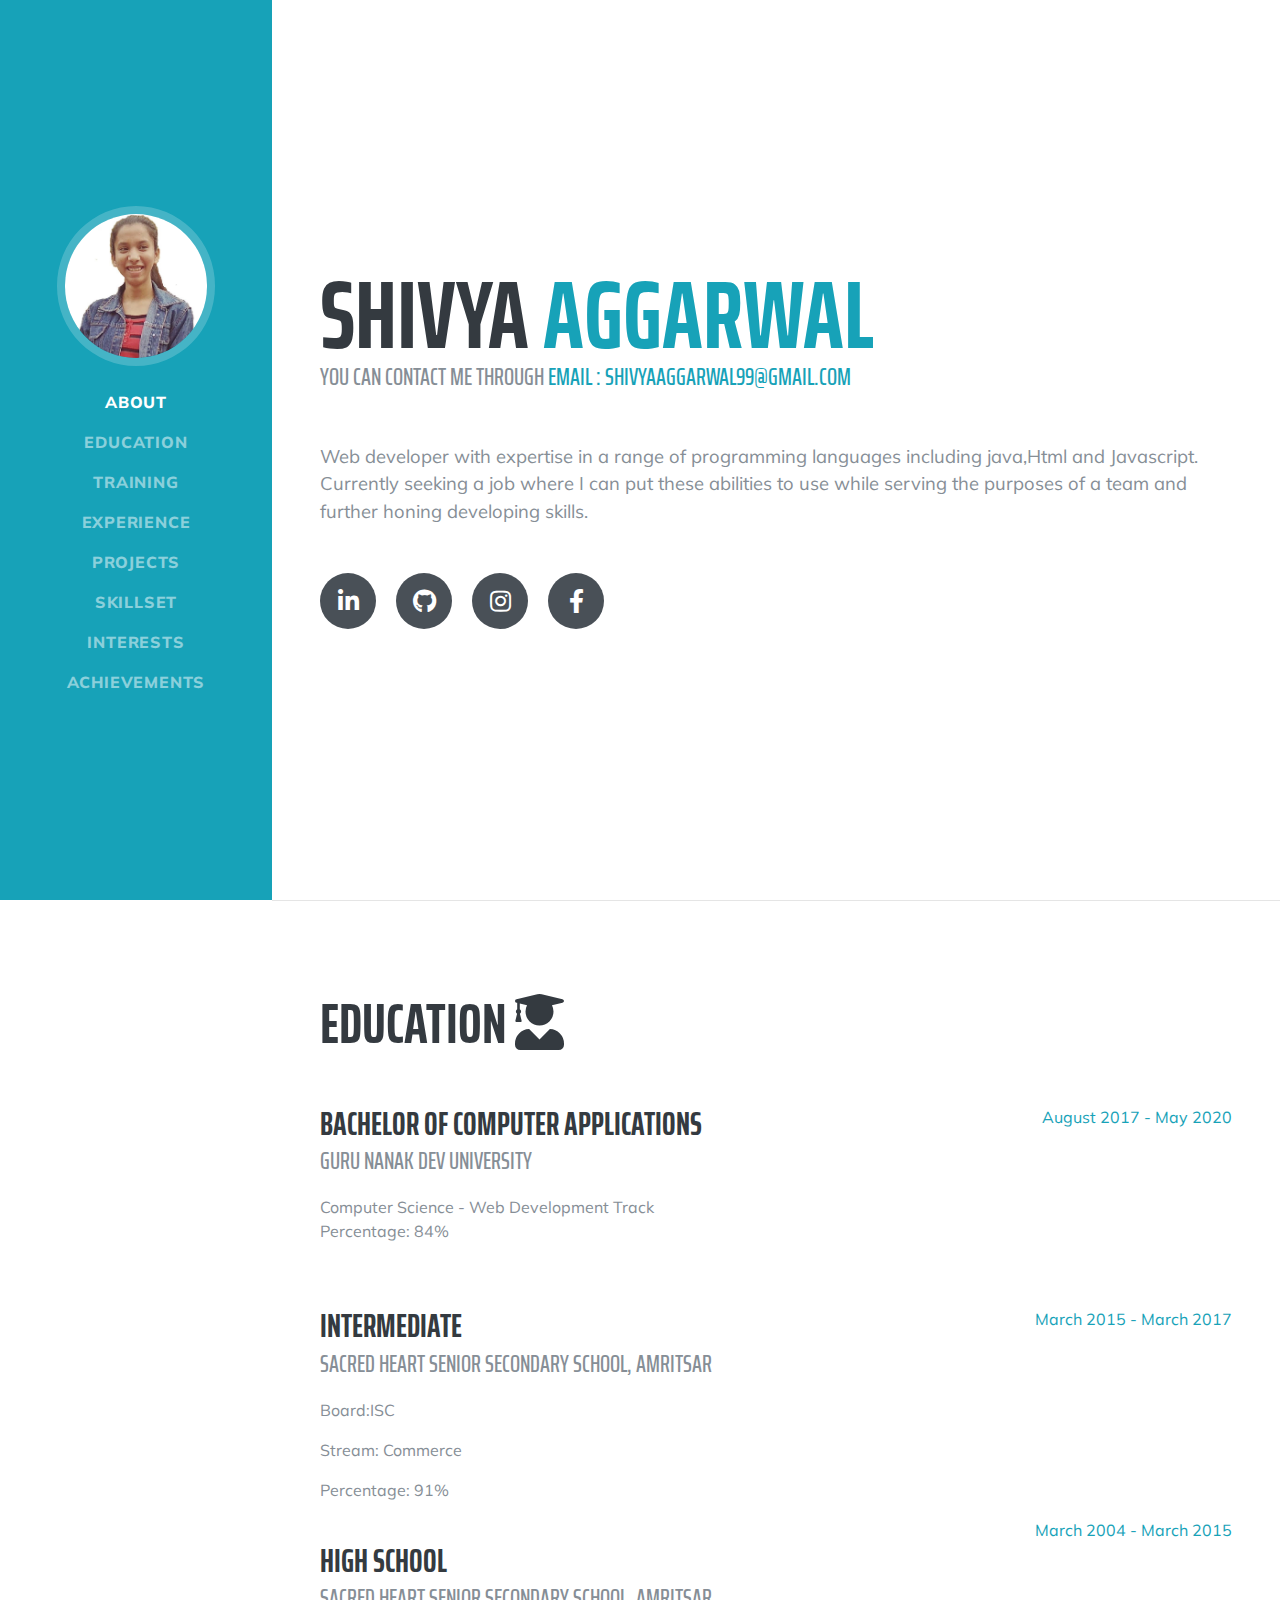
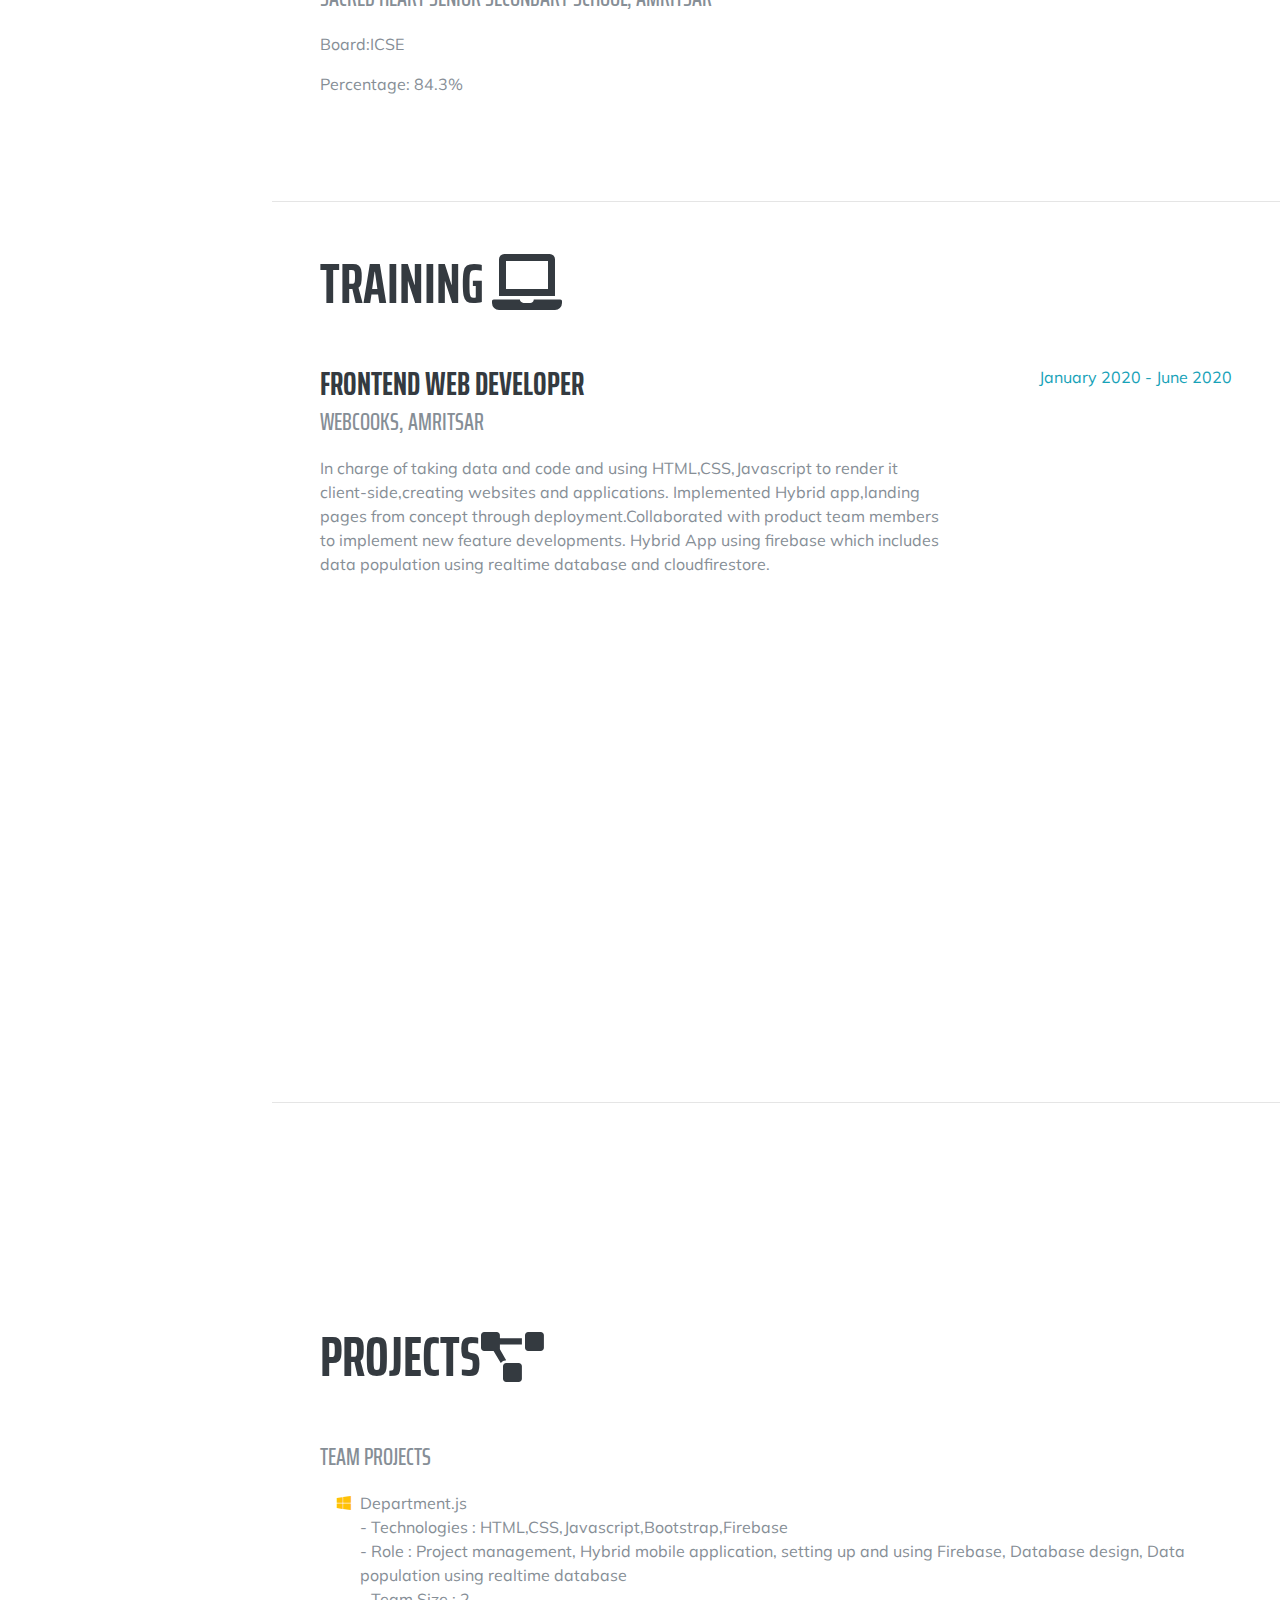
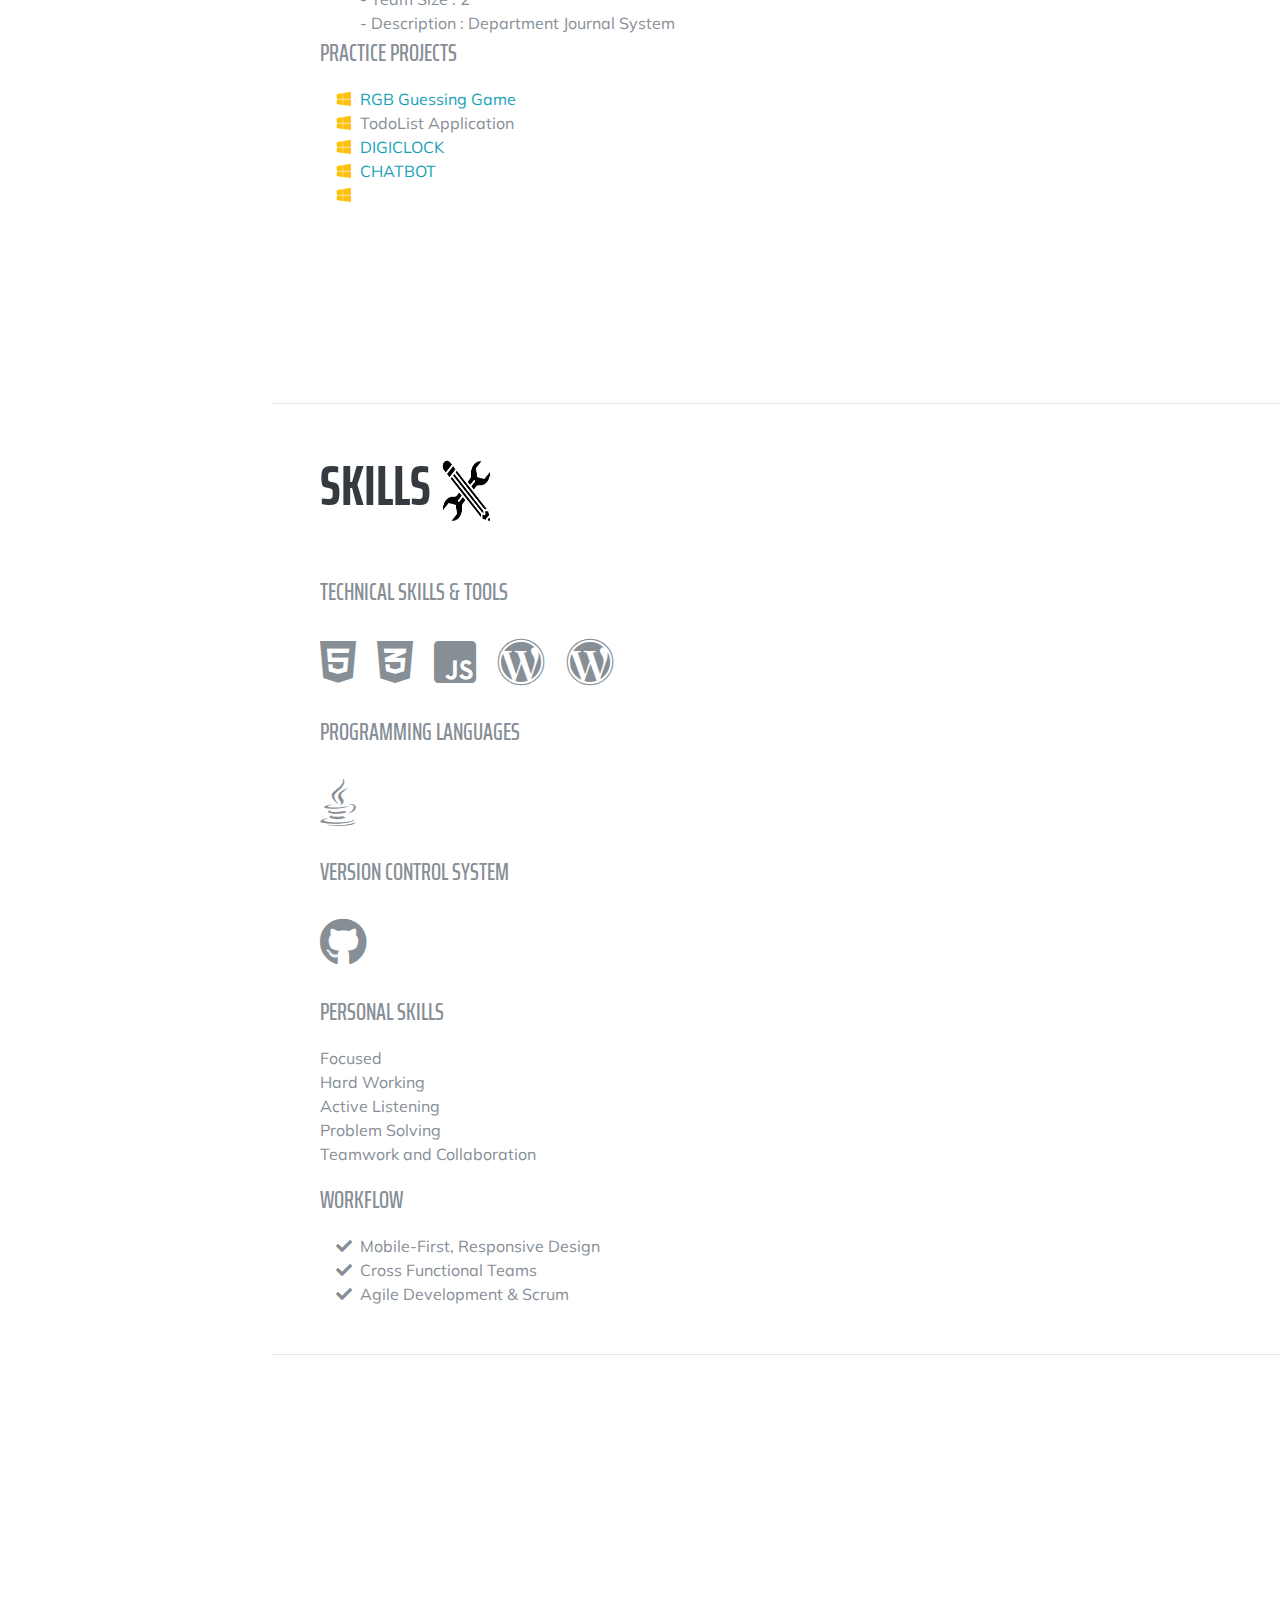
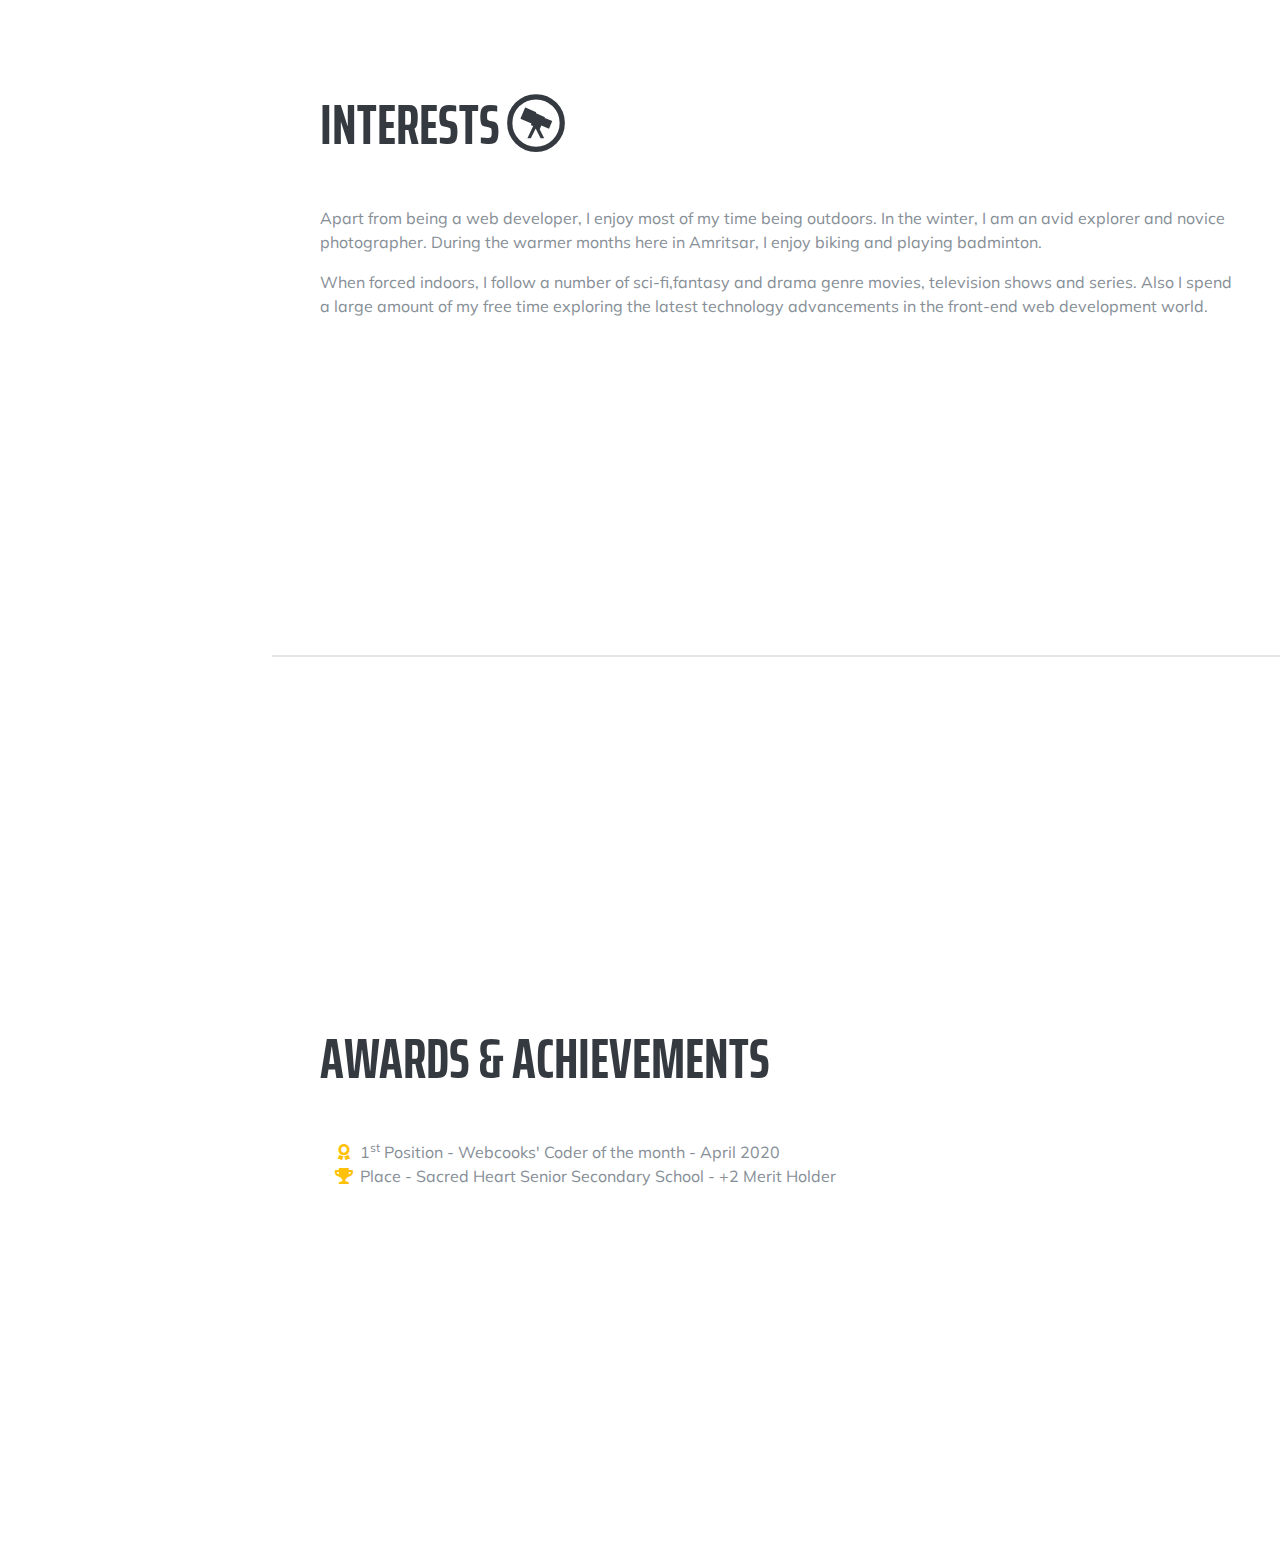
==== commit 075511d6: "updated" ====
--- a/index.html
+++ b/index.html
@@ -191,14 +191,14 @@
                   </li>
                   <li>
                    <i class="fa-li fab fa-windows text-warning"></i>
-                     <a href="../Chatbots/index1.html">
+                     <a href="../Chatbots/index.html">
                      CHATBOT 
                  </a>
                   </li>
                    <li>
                    <i class="fa-li fab fa-windows text-warning"></i>
                      <a href="../Mini-Projects/Dinosaur Game/index.html">
-                     Tom and Jerry Run 
+                    
                  </a>
                   </li>
                </ul>
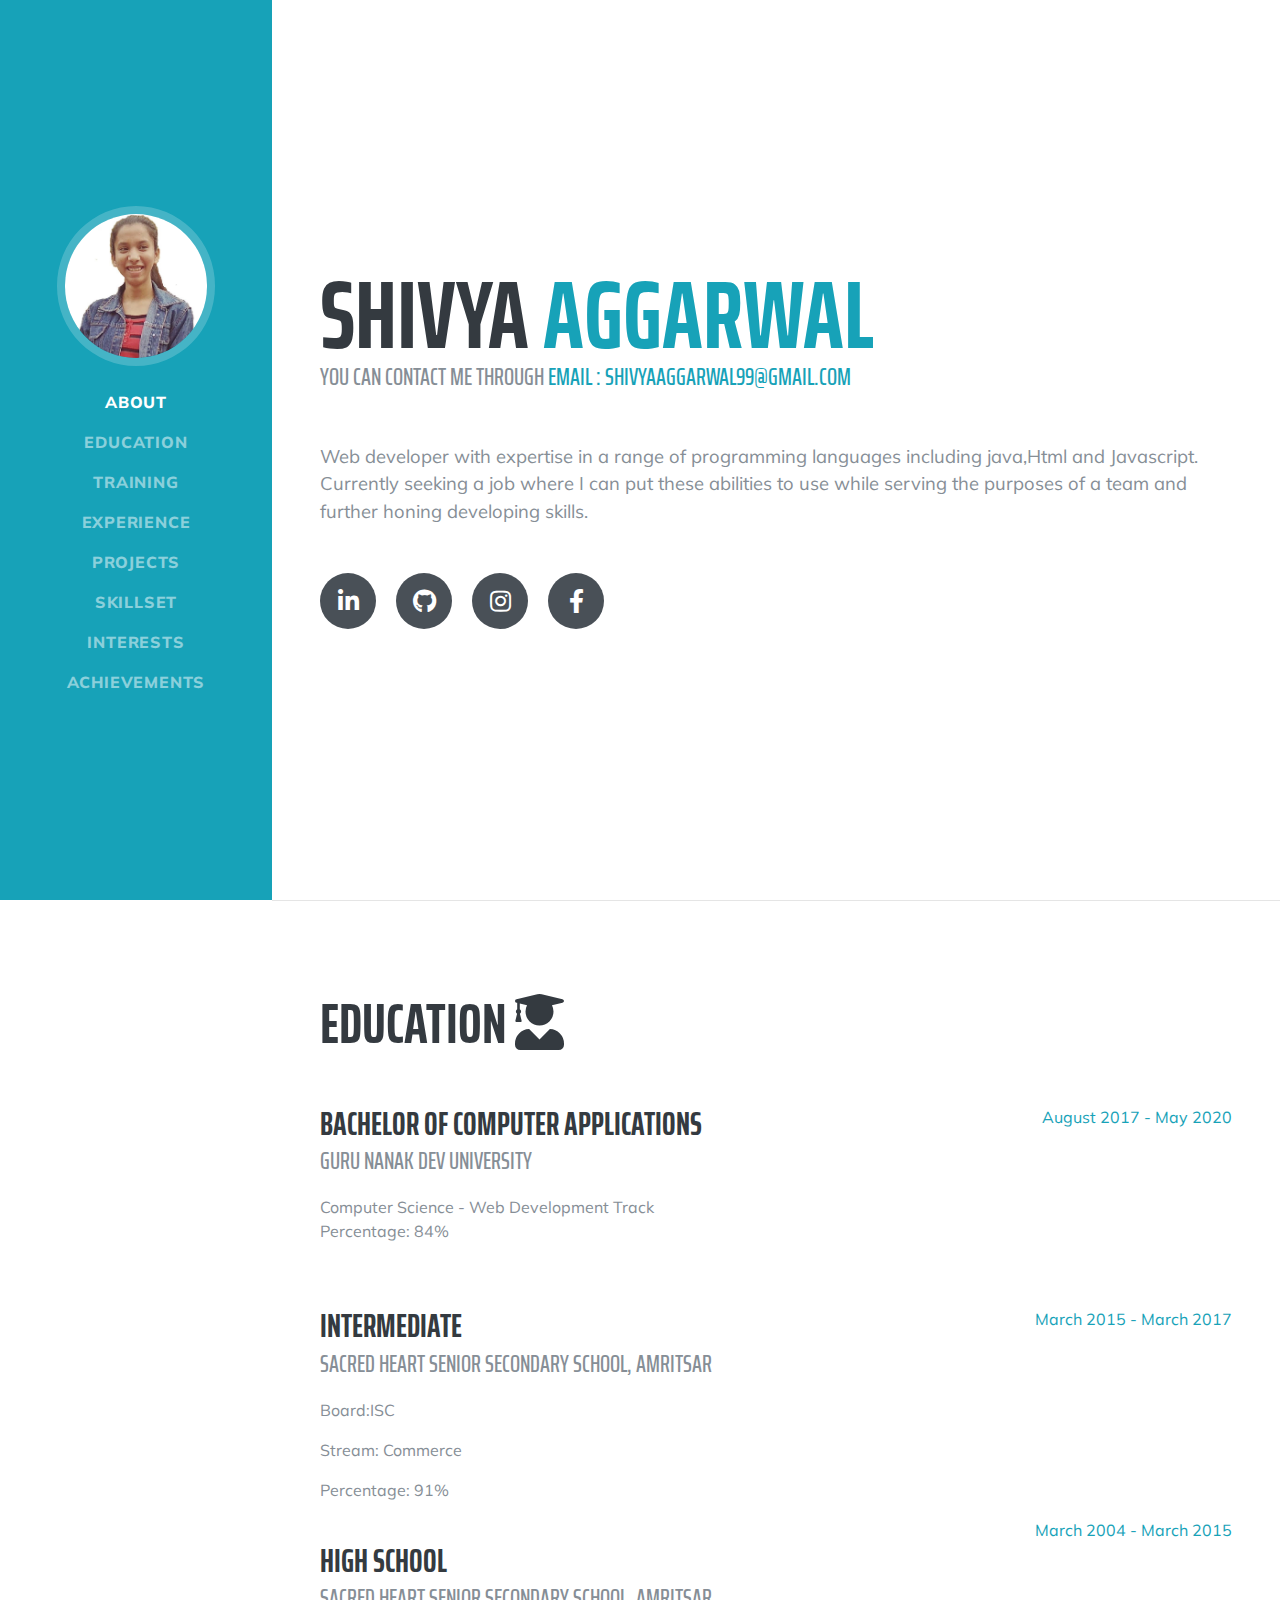
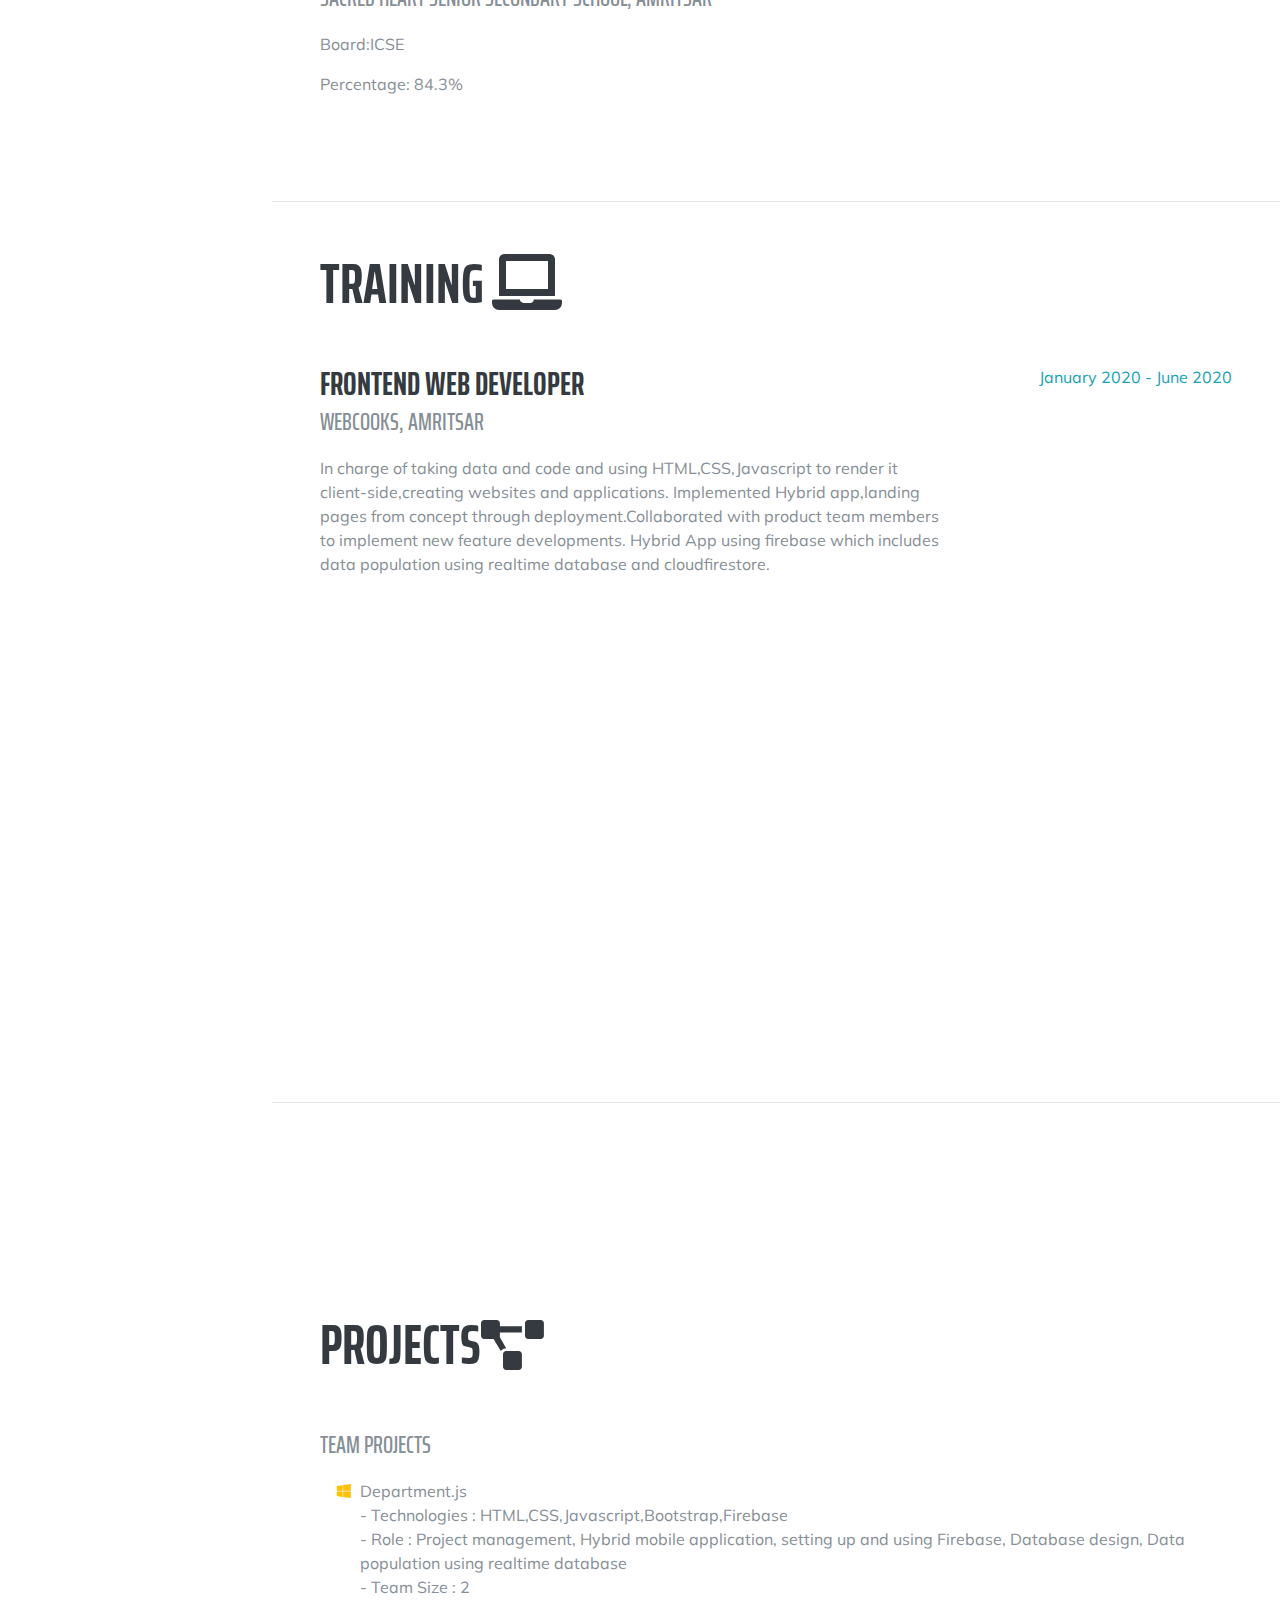
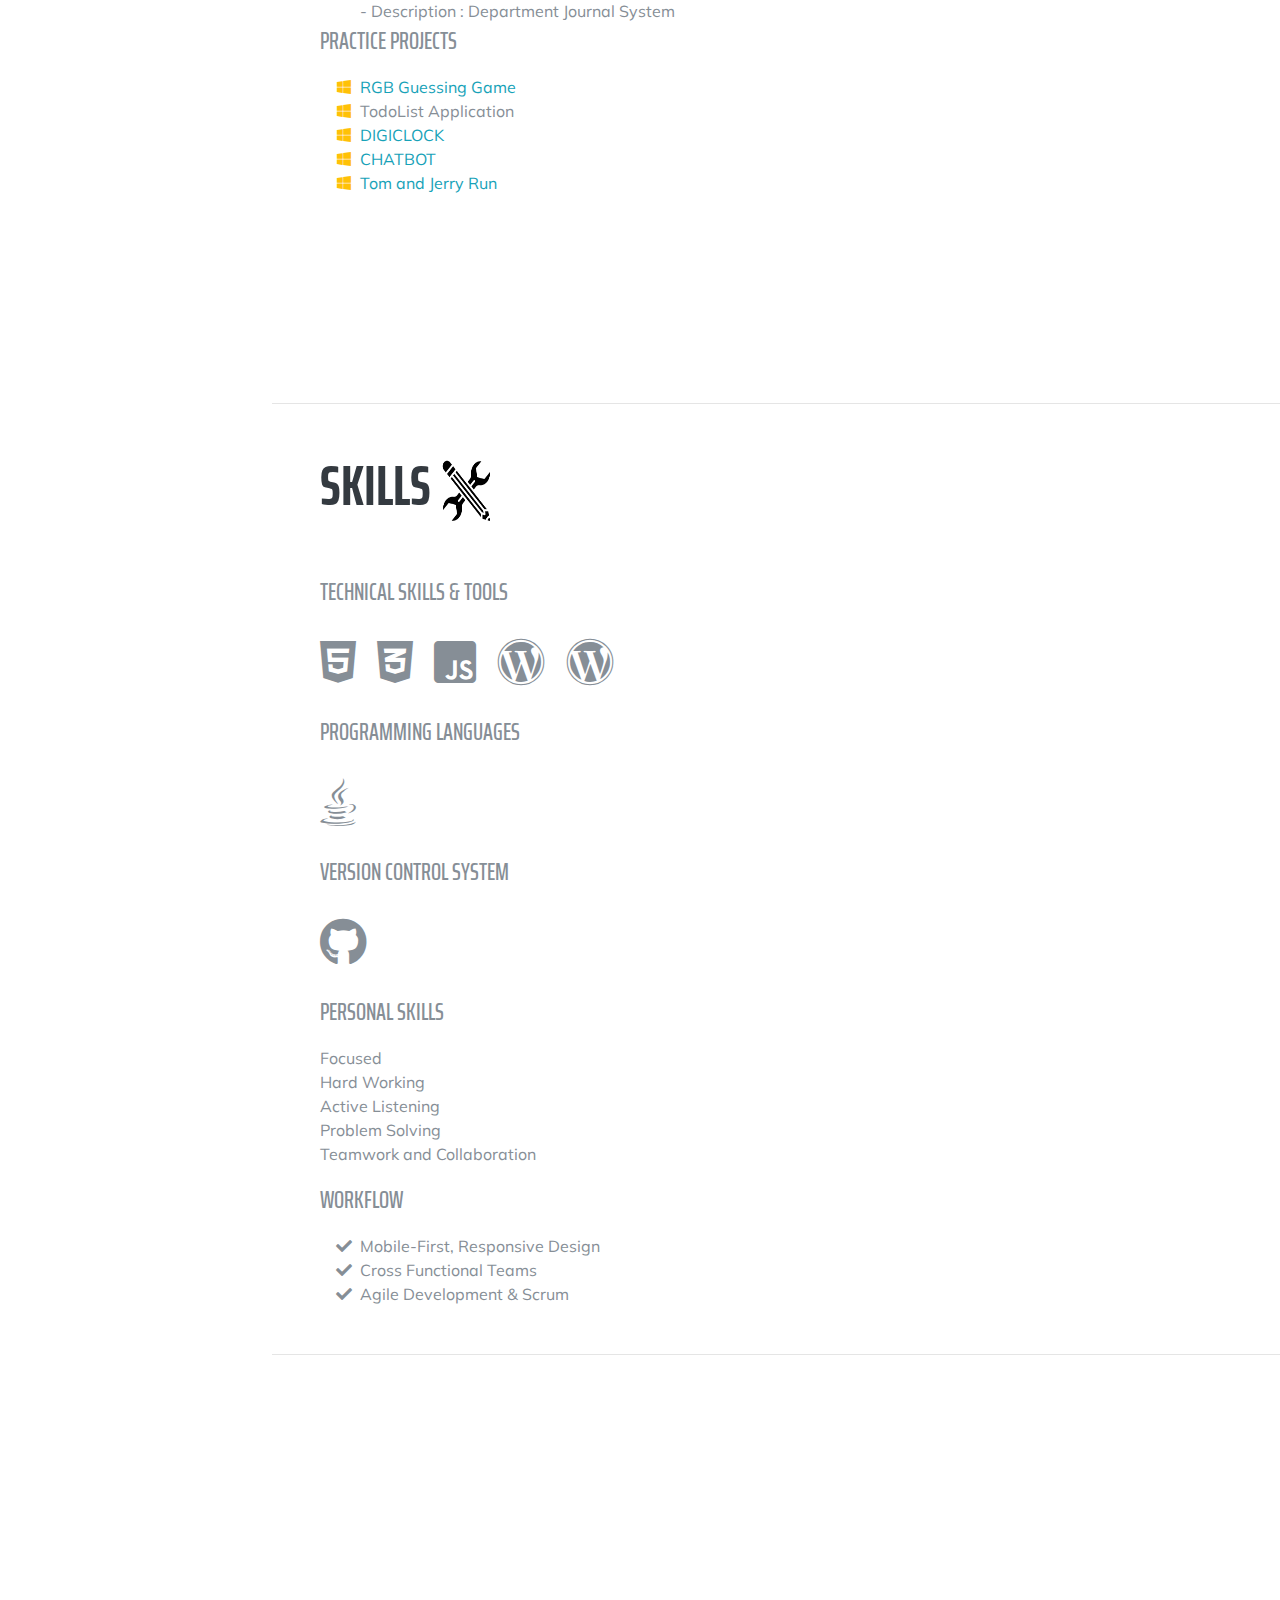
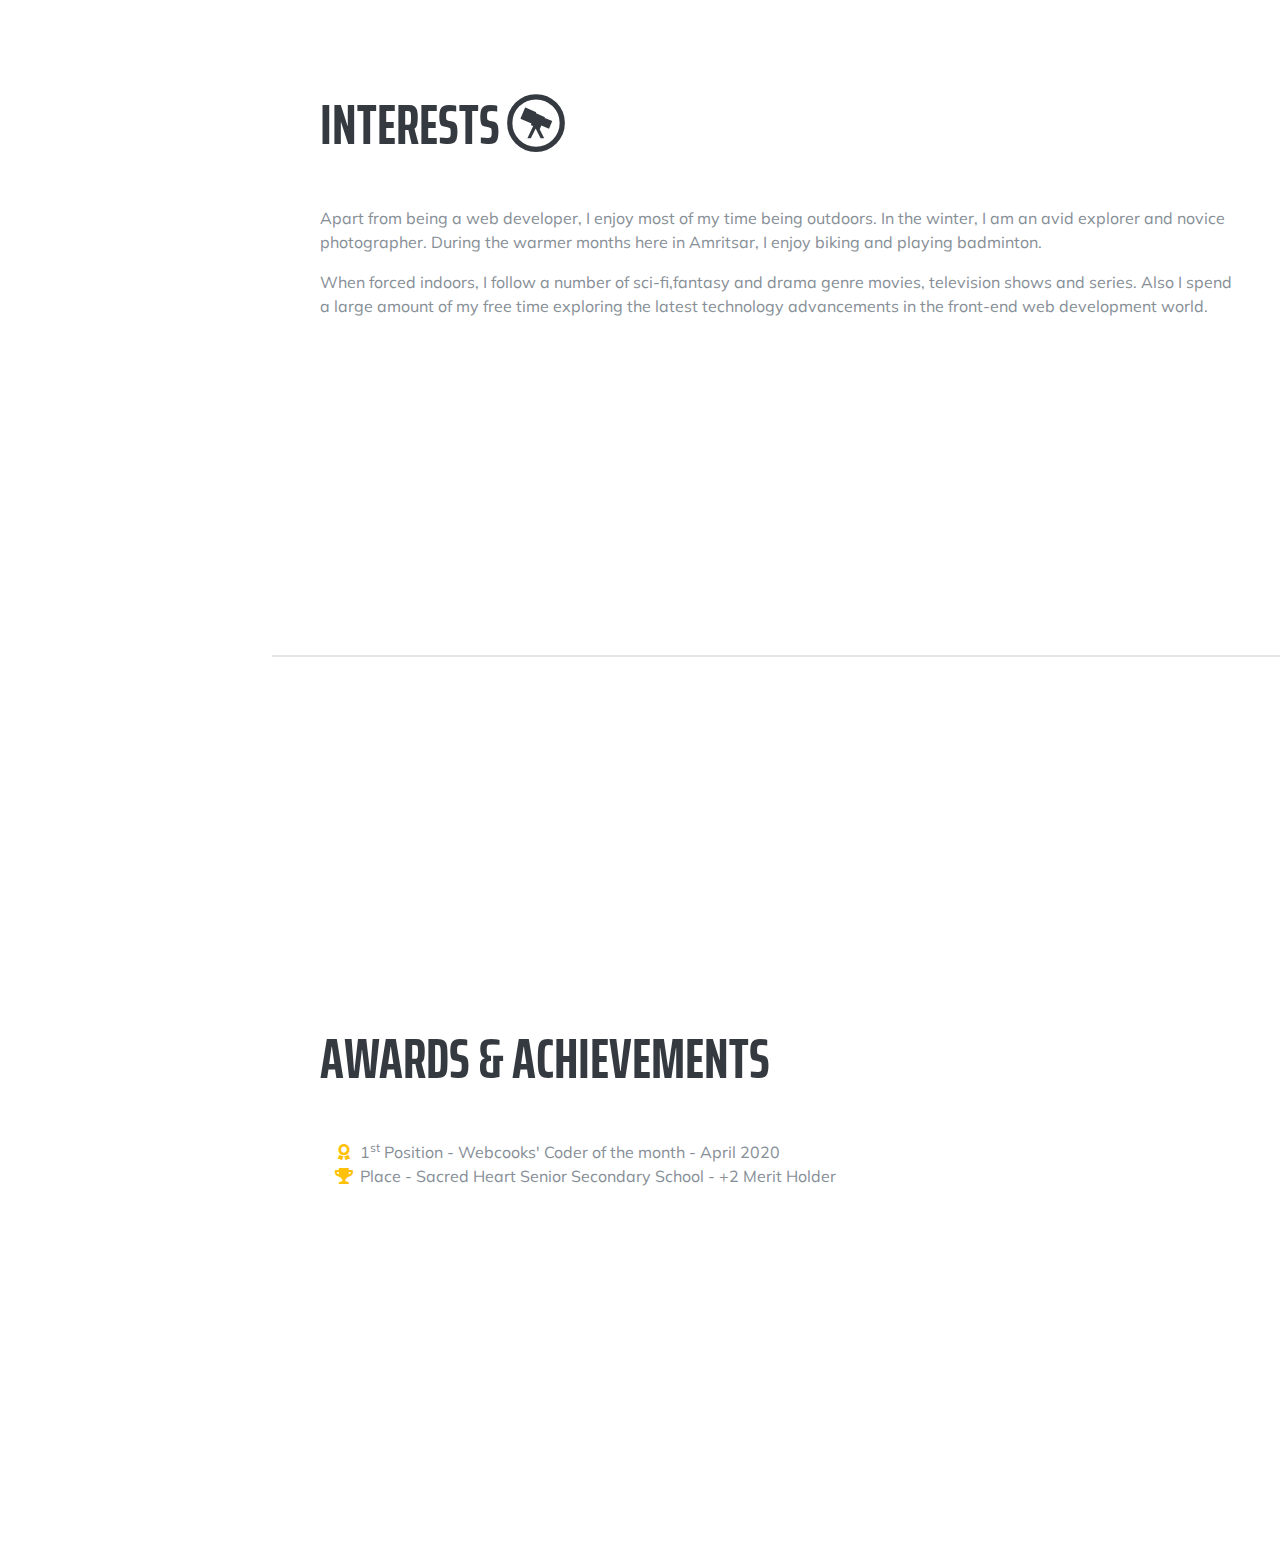
==== commit e7b5ce22: "updated-profile" ====
--- a/index.html
+++ b/index.html
@@ -198,7 +198,7 @@
                    <li>
                    <i class="fa-li fab fa-windows text-warning"></i>
                      <a href="../Mini-Projects/Dinosaur Game/index.html">
-                    
+                     Tom and Jerry Run 
                  </a>
                   </li>
                </ul>
